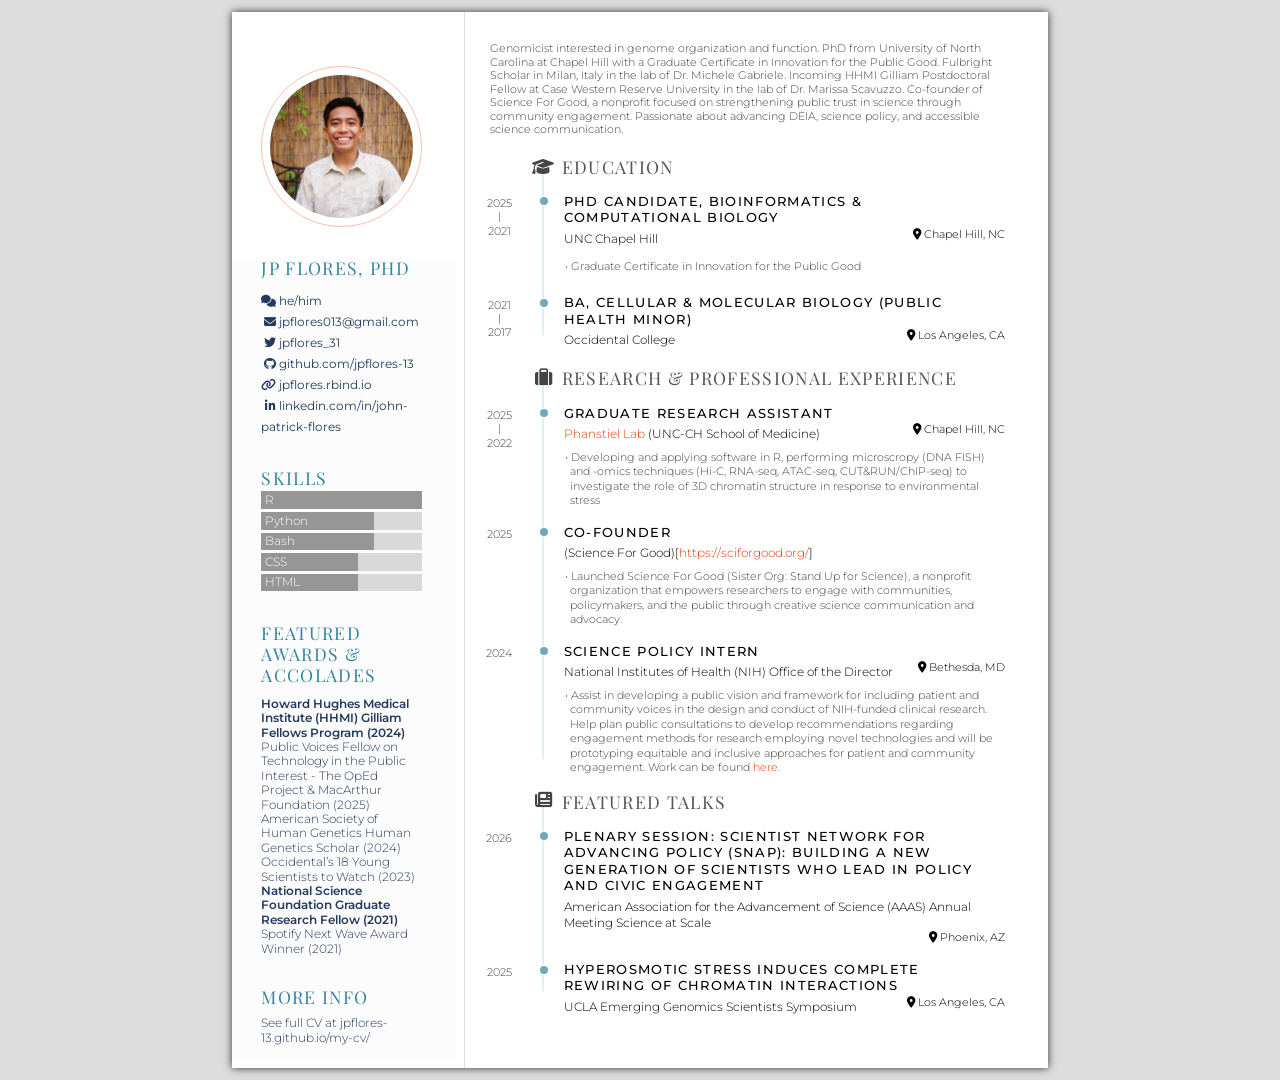
==== resume.html @ 498e4fb6 "update cv and resume" ====
<!DOCTYPE html>
<html xmlns="http://www.w3.org/1999/xhtml">
  <head>
    <meta charset="utf-8" />
    <meta http-equiv="Content-Type" content="text/html; charset=utf-8" />
    <meta name="generator" content="pandoc" />
    <meta name="viewport" content="width=device-width, initial-scale=1">

    <meta name="author" content="JP Flores" />
    <meta name="date" content="2026-06-22" />
    <title>JP Flores’ Resume</title>

    
        <style type="text/css">
.fa{font-family:var(--fa-style-family,"Font Awesome 6 Free");font-weight:var(--fa-style,900)}.fa,.fa-brands,.fa-classic,.fa-regular,.fa-sharp,.fa-solid,.fab,.far,.fas{-moz-osx-font-smoothing:grayscale;-webkit-font-smoothing:antialiased;display:var(--fa-display,inline-block);font-style:normal;font-variant:normal;line-height:1;text-rendering:auto}.fa-classic,.fa-regular,.fa-solid,.far,.fas{font-family:"Font Awesome 6 Free"}.fa-brands,.fab{font-family:"Font Awesome 6 Brands"}.fa-1x{font-size:1em}.fa-2x{font-size:2em}.fa-3x{font-size:3em}.fa-4x{font-size:4em}.fa-5x{font-size:5em}.fa-6x{font-size:6em}.fa-7x{font-size:7em}.fa-8x{font-size:8em}.fa-9x{font-size:9em}.fa-10x{font-size:10em}.fa-2xs{font-size:.625em;line-height:.1em;vertical-align:.225em}.fa-xs{font-size:.75em;line-height:.08333em;vertical-align:.125em}.fa-sm{font-size:.875em;line-height:.07143em;vertical-align:.05357em}.fa-lg{font-size:1.25em;line-height:.05em;vertical-align:-.075em}.fa-xl{font-size:1.5em;line-height:.04167em;vertical-align:-.125em}.fa-2xl{font-size:2em;line-height:.03125em;vertical-align:-.1875em}.fa-fw{text-align:center;width:1.25em}.fa-ul{list-style-type:none;margin-left:var(--fa-li-margin,2.5em);padding-left:0}.fa-ul>li{position:relative}.fa-li{left:calc(var(--fa-li-width, 2em)*-1);position:absolute;text-align:center;width:var(--fa-li-width,2em);line-height:inherit}.fa-border{border-radius:var(--fa-border-radius,.1em);border:var(--fa-border-width,.08em) var(--fa-border-style,solid) var(--fa-border-color,#eee);padding:var(--fa-border-padding,.2em .25em .15em)}.fa-pull-left{float:left;margin-right:var(--fa-pull-margin,.3em)}.fa-pull-right{float:right;margin-left:var(--fa-pull-margin,.3em)}.fa-beat{-webkit-animation-name:fa-beat;animation-name:fa-beat;-webkit-animation-delay:var(--fa-animation-delay,0s);animation-delay:var(--fa-animation-delay,0s);-webkit-animation-direction:var(--fa-animation-direction,normal);animation-direction:var(--fa-animation-direction,normal);-webkit-animation-duration:var(--fa-animation-duration,1s);animation-duration:var(--fa-animation-duration,1s);-webkit-animation-iteration-count:var(--fa-animation-iteration-count,infinite);animation-iteration-count:var(--fa-animation-iteration-count,infinite);-webkit-animation-timing-function:var(--fa-animation-timing,ease-in-out);animation-timing-function:var(--fa-animation-timing,ease-in-out)}.fa-bounce{-webkit-animation-name:fa-bounce;animation-name:fa-bounce;-webkit-animation-delay:var(--fa-animation-delay,0s);animation-delay:var(--fa-animation-delay,0s);-webkit-animation-direction:var(--fa-animation-direction,normal);animation-direction:var(--fa-animation-direction,normal);-webkit-animation-duration:var(--fa-animation-duration,1s);animation-duration:var(--fa-animation-duration,1s);-webkit-animation-iteration-count:var(--fa-animation-iteration-count,infinite);animation-iteration-count:var(--fa-animation-iteration-count,infinite);-webkit-animation-timing-function:var(--fa-animation-timing,cubic-bezier(.28,.84,.42,1));animation-timing-function:var(--fa-animation-timing,cubic-bezier(.28,.84,.42,1))}.fa-fade{-webkit-animation-name:fa-fade;animation-name:fa-fade;-webkit-animation-iteration-count:var(--fa-animation-iteration-count,infinite);animation-iteration-count:var(--fa-animation-iteration-count,infinite);-webkit-animation-timing-function:var(--fa-animation-timing,cubic-bezier(.4,0,.6,1));animation-timing-function:var(--fa-animation-timing,cubic-bezier(.4,0,.6,1))}.fa-beat-fade,.fa-fade{-webkit-animation-delay:var(--fa-animation-delay,0s);animation-delay:var(--fa-animation-delay,0s);-webkit-animation-direction:var(--fa-animation-direction,normal);animation-direction:var(--fa-animation-direction,normal);-webkit-animation-duration:var(--fa-animation-duration,1s);animation-duration:var(--fa-animation-duration,1s)}.fa-beat-fade{-webkit-animation-name:fa-beat-fade;animation-name:fa-beat-fade;-webkit-animation-iteration-count:var(--fa-animation-iteration-count,infinite);animation-iteration-count:var(--fa-animation-iteration-count,infinite);-webkit-animation-timing-function:var(--fa-animation-timing,cubic-bezier(.4,0,.6,1));animation-timing-function:var(--fa-animation-timing,cubic-bezier(.4,0,.6,1))}.fa-flip{-webkit-animation-name:fa-flip;animation-name:fa-flip;-webkit-animation-delay:var(--fa-animation-delay,0s);animation-delay:var(--fa-animation-delay,0s);-webkit-animation-direction:var(--fa-animation-direction,normal);animation-direction:var(--fa-animation-direction,normal);-webkit-animation-duration:var(--fa-animation-duration,1s);animation-duration:var(--fa-animation-duration,1s);-webkit-animation-iteration-count:var(--fa-animation-iteration-count,infinite);animation-iteration-count:var(--fa-animation-iteration-count,infinite);-webkit-animation-timing-function:var(--fa-animation-timing,ease-in-out);animation-timing-function:var(--fa-animation-timing,ease-in-out)}.fa-shake{-webkit-animation-name:fa-shake;animation-name:fa-shake;-webkit-animation-duration:var(--fa-animation-duration,1s);animation-duration:var(--fa-animation-duration,1s);-webkit-animation-iteration-count:var(--fa-animation-iteration-count,infinite);animation-iteration-count:var(--fa-animation-iteration-count,infinite);-webkit-animation-timing-function:var(--fa-animation-timing,linear);animation-timing-function:var(--fa-animation-timing,linear)}.fa-shake,.fa-spin{-webkit-animation-delay:var(--fa-animation-delay,0s);animation-delay:var(--fa-animation-delay,0s);-webkit-animation-direction:var(--fa-animation-direction,normal);animation-direction:var(--fa-animation-direction,normal)}.fa-spin{-webkit-animation-name:fa-spin;animation-name:fa-spin;-webkit-animation-duration:var(--fa-animation-duration,2s);animation-duration:var(--fa-animation-duration,2s);-webkit-animation-iteration-count:var(--fa-animation-iteration-count,infinite);animation-iteration-count:var(--fa-animation-iteration-count,infinite);-webkit-animation-timing-function:var(--fa-animation-timing,linear);animation-timing-function:var(--fa-animation-timing,linear)}.fa-spin-reverse{--fa-animation-direction:reverse}.fa-pulse,.fa-spin-pulse{-webkit-animation-name:fa-spin;animation-name:fa-spin;-webkit-animation-direction:var(--fa-animation-direction,normal);animation-direction:var(--fa-animation-direction,normal);-webkit-animation-duration:var(--fa-animation-duration,1s);animation-duration:var(--fa-animation-duration,1s);-webkit-animation-iteration-count:var(--fa-animation-iteration-count,infinite);animation-iteration-count:var(--fa-animation-iteration-count,infinite);-webkit-animation-timing-function:var(--fa-animation-timing,steps(8));animation-timing-function:var(--fa-animation-timing,steps(8))}@media (prefers-reduced-motion:reduce){.fa-beat,.fa-beat-fade,.fa-bounce,.fa-fade,.fa-flip,.fa-pulse,.fa-shake,.fa-spin,.fa-spin-pulse{-webkit-animation-delay:-1ms;animation-delay:-1ms;-webkit-animation-duration:1ms;animation-duration:1ms;-webkit-animation-iteration-count:1;animation-iteration-count:1;-webkit-transition-delay:0s;transition-delay:0s;-webkit-transition-duration:0s;transition-duration:0s}}@-webkit-keyframes fa-beat{0%,90%{-webkit-transform:scale(1);transform:scale(1)}45%{-webkit-transform:scale(var(--fa-beat-scale,1.25));transform:scale(var(--fa-beat-scale,1.25))}}@keyframes fa-beat{0%,90%{-webkit-transform:scale(1);transform:scale(1)}45%{-webkit-transform:scale(var(--fa-beat-scale,1.25));transform:scale(var(--fa-beat-scale,1.25))}}@-webkit-keyframes fa-bounce{0%{-webkit-transform:scale(1) translateY(0);transform:scale(1) translateY(0)}10%{-webkit-transform:scale(var(--fa-bounce-start-scale-x,1.1),var(--fa-bounce-start-scale-y,.9)) translateY(0);transform:scale(var(--fa-bounce-start-scale-x,1.1),var(--fa-bounce-start-scale-y,.9)) translateY(0)}30%{-webkit-transform:scale(var(--fa-bounce-jump-scale-x,.9),var(--fa-bounce-jump-scale-y,1.1)) translateY(var(--fa-bounce-height,-.5em));transform:scale(var(--fa-bounce-jump-scale-x,.9),var(--fa-bounce-jump-scale-y,1.1)) translateY(var(--fa-bounce-height,-.5em))}50%{-webkit-transform:scale(var(--fa-bounce-land-scale-x,1.05),var(--fa-bounce-land-scale-y,.95)) translateY(0);transform:scale(var(--fa-bounce-land-scale-x,1.05),var(--fa-bounce-land-scale-y,.95)) translateY(0)}57%{-webkit-transform:scale(1) translateY(var(--fa-bounce-rebound,-.125em));transform:scale(1) translateY(var(--fa-bounce-rebound,-.125em))}64%{-webkit-transform:scale(1) translateY(0);transform:scale(1) translateY(0)}to{-webkit-transform:scale(1) translateY(0);transform:scale(1) translateY(0)}}@keyframes fa-bounce{0%{-webkit-transform:scale(1) translateY(0);transform:scale(1) translateY(0)}10%{-webkit-transform:scale(var(--fa-bounce-start-scale-x,1.1),var(--fa-bounce-start-scale-y,.9)) translateY(0);transform:scale(var(--fa-bounce-start-scale-x,1.1),var(--fa-bounce-start-scale-y,.9)) translateY(0)}30%{-webkit-transform:scale(var(--fa-bounce-jump-scale-x,.9),var(--fa-bounce-jump-scale-y,1.1)) translateY(var(--fa-bounce-height,-.5em));transform:scale(var(--fa-bounce-jump-scale-x,.9),var(--fa-bounce-jump-scale-y,1.1)) translateY(var(--fa-bounce-height,-.5em))}50%{-webkit-transform:scale(var(--fa-bounce-land-scale-x,1.05),var(--fa-bounce-land-scale-y,.95)) translateY(0);transform:scale(var(--fa-bounce-land-scale-x,1.05),var(--fa-bounce-land-scale-y,.95)) translateY(0)}57%{-webkit-transform:scale(1) translateY(var(--fa-bounce-rebound,-.125em));transform:scale(1) translateY(var(--fa-bounce-rebound,-.125em))}64%{-webkit-transform:scale(1) translateY(0);transform:scale(1) translateY(0)}to{-webkit-transform:scale(1) translateY(0);transform:scale(1) translateY(0)}}@-webkit-keyframes fa-fade{50%{opacity:var(--fa-fade-opacity,.4)}}@keyframes fa-fade{50%{opacity:var(--fa-fade-opacity,.4)}}@-webkit-keyframes fa-beat-fade{0%,to{opacity:var(--fa-beat-fade-opacity,.4);-webkit-transform:scale(1);transform:scale(1)}50%{opacity:1;-webkit-transform:scale(var(--fa-beat-fade-scale,1.125));transform:scale(var(--fa-beat-fade-scale,1.125))}}@keyframes fa-beat-fade{0%,to{opacity:var(--fa-beat-fade-opacity,.4);-webkit-transform:scale(1);transform:scale(1)}50%{opacity:1;-webkit-transform:scale(var(--fa-beat-fade-scale,1.125));transform:scale(var(--fa-beat-fade-scale,1.125))}}@-webkit-keyframes fa-flip{50%{-webkit-transform:rotate3d(var(--fa-flip-x,0),var(--fa-flip-y,1),var(--fa-flip-z,0),var(--fa-flip-angle,-180deg));transform:rotate3d(var(--fa-flip-x,0),var(--fa-flip-y,1),var(--fa-flip-z,0),var(--fa-flip-angle,-180deg))}}@keyframes fa-flip{50%{-webkit-transform:rotate3d(var(--fa-flip-x,0),var(--fa-flip-y,1),var(--fa-flip-z,0),var(--fa-flip-angle,-180deg));transform:rotate3d(var(--fa-flip-x,0),var(--fa-flip-y,1),var(--fa-flip-z,0),var(--fa-flip-angle,-180deg))}}@-webkit-keyframes fa-shake{0%{-webkit-transform:rotate(-15deg);transform:rotate(-15deg)}4%{-webkit-transform:rotate(15deg);transform:rotate(15deg)}8%,24%{-webkit-transform:rotate(-18deg);transform:rotate(-18deg)}12%,28%{-webkit-transform:rotate(18deg);transform:rotate(18deg)}16%{-webkit-transform:rotate(-22deg);transform:rotate(-22deg)}20%{-webkit-transform:rotate(22deg);transform:rotate(22deg)}32%{-webkit-transform:rotate(-12deg);transform:rotate(-12deg)}36%{-webkit-transform:rotate(12deg);transform:rotate(12deg)}40%,to{-webkit-transform:rotate(0deg);transform:rotate(0deg)}}@keyframes fa-shake{0%{-webkit-transform:rotate(-15deg);transform:rotate(-15deg)}4%{-webkit-transform:rotate(15deg);transform:rotate(15deg)}8%,24%{-webkit-transform:rotate(-18deg);transform:rotate(-18deg)}12%,28%{-webkit-transform:rotate(18deg);transform:rotate(18deg)}16%{-webkit-transform:rotate(-22deg);transform:rotate(-22deg)}20%{-webkit-transform:rotate(22deg);transform:rotate(22deg)}32%{-webkit-transform:rotate(-12deg);transform:rotate(-12deg)}36%{-webkit-transform:rotate(12deg);transform:rotate(12deg)}40%,to{-webkit-transform:rotate(0deg);transform:rotate(0deg)}}@-webkit-keyframes fa-spin{0%{-webkit-transform:rotate(0deg);transform:rotate(0deg)}to{-webkit-transform:rotate(1turn);transform:rotate(1turn)}}@keyframes fa-spin{0%{-webkit-transform:rotate(0deg);transform:rotate(0deg)}to{-webkit-transform:rotate(1turn);transform:rotate(1turn)}}.fa-rotate-90{-webkit-transform:rotate(90deg);transform:rotate(90deg)}.fa-rotate-180{-webkit-transform:rotate(180deg);transform:rotate(180deg)}.fa-rotate-270{-webkit-transform:rotate(270deg);transform:rotate(270deg)}.fa-flip-horizontal{-webkit-transform:scaleX(-1);transform:scaleX(-1)}.fa-flip-vertical{-webkit-transform:scaleY(-1);transform:scaleY(-1)}.fa-flip-both,.fa-flip-horizontal.fa-flip-vertical{-webkit-transform:scale(-1);transform:scale(-1)}.fa-rotate-by{-webkit-transform:rotate(var(--fa-rotate-angle,0));transform:rotate(var(--fa-rotate-angle,0))}.fa-stack{display:inline-block;height:2em;line-height:2em;position:relative;vertical-align:middle;width:2.5em}.fa-stack-1x,.fa-stack-2x{left:0;position:absolute;text-align:center;width:100%;z-index:var(--fa-stack-z-index,auto)}.fa-stack-1x{line-height:inherit}.fa-stack-2x{font-size:2em}.fa-inverse{color:var(--fa-inverse,#fff)}
.fa-0:before{content:"\30"}.fa-1:before{content:"\31"}.fa-2:before{content:"\32"}.fa-3:before{content:"\33"}.fa-4:before{content:"\34"}.fa-5:before{content:"\35"}.fa-6:before{content:"\36"}.fa-7:before{content:"\37"}.fa-8:before{content:"\38"}.fa-9:before{content:"\39"}.fa-fill-drip:before{content:"\f576"}.fa-arrows-to-circle:before{content:"\e4bd"}.fa-chevron-circle-right:before,.fa-circle-chevron-right:before{content:"\f138"}.fa-at:before{content:"\40"}.fa-trash-alt:before,.fa-trash-can:before{content:"\f2ed"}.fa-text-height:before{content:"\f034"}.fa-user-times:before,.fa-user-xmark:before{content:"\f235"}.fa-stethoscope:before{content:"\f0f1"}.fa-comment-alt:before,.fa-message:before{content:"\f27a"}.fa-info:before{content:"\f129"}.fa-compress-alt:before,.fa-down-left-and-up-right-to-center:before{content:"\f422"}.fa-explosion:before{content:"\e4e9"}.fa-file-alt:before,.fa-file-lines:before,.fa-file-text:before{content:"\f15c"}.fa-wave-square:before{content:"\f83e"}.fa-ring:before{content:"\f70b"}.fa-building-un:before{content:"\e4d9"}.fa-dice-three:before{content:"\f527"}.fa-calendar-alt:before,.fa-calendar-days:before{content:"\f073"}.fa-anchor-circle-check:before{content:"\e4aa"}.fa-building-circle-arrow-right:before{content:"\e4d1"}.fa-volleyball-ball:before,.fa-volleyball:before{content:"\f45f"}.fa-arrows-up-to-line:before{content:"\e4c2"}.fa-sort-desc:before,.fa-sort-down:before{content:"\f0dd"}.fa-circle-minus:before,.fa-minus-circle:before{content:"\f056"}.fa-door-open:before{content:"\f52b"}.fa-right-from-bracket:before,.fa-sign-out-alt:before{content:"\f2f5"}.fa-atom:before{content:"\f5d2"}.fa-soap:before{content:"\e06e"}.fa-heart-music-camera-bolt:before,.fa-icons:before{content:"\f86d"}.fa-microphone-alt-slash:before,.fa-microphone-lines-slash:before{content:"\f539"}.fa-bridge-circle-check:before{content:"\e4c9"}.fa-pump-medical:before{content:"\e06a"}.fa-fingerprint:before{content:"\f577"}.fa-hand-point-right:before{content:"\f0a4"}.fa-magnifying-glass-location:before,.fa-search-location:before{content:"\f689"}.fa-forward-step:before,.fa-step-forward:before{content:"\f051"}.fa-face-smile-beam:before,.fa-smile-beam:before{content:"\f5b8"}.fa-flag-checkered:before{content:"\f11e"}.fa-football-ball:before,.fa-football:before{content:"\f44e"}.fa-school-circle-exclamation:before{content:"\e56c"}.fa-crop:before{content:"\f125"}.fa-angle-double-down:before,.fa-angles-down:before{content:"\f103"}.fa-users-rectangle:before{content:"\e594"}.fa-people-roof:before{content:"\e537"}.fa-people-line:before{content:"\e534"}.fa-beer-mug-empty:before,.fa-beer:before{content:"\f0fc"}.fa-diagram-predecessor:before{content:"\e477"}.fa-arrow-up-long:before,.fa-long-arrow-up:before{content:"\f176"}.fa-burn:before,.fa-fire-flame-simple:before{content:"\f46a"}.fa-male:before,.fa-person:before{content:"\f183"}.fa-laptop:before{content:"\f109"}.fa-file-csv:before{content:"\f6dd"}.fa-menorah:before{content:"\f676"}.fa-truck-plane:before{content:"\e58f"}.fa-record-vinyl:before{content:"\f8d9"}.fa-face-grin-stars:before,.fa-grin-stars:before{content:"\f587"}.fa-bong:before{content:"\f55c"}.fa-pastafarianism:before,.fa-spaghetti-monster-flying:before{content:"\f67b"}.fa-arrow-down-up-across-line:before{content:"\e4af"}.fa-spoon:before,.fa-utensil-spoon:before{content:"\f2e5"}.fa-jar-wheat:before{content:"\e517"}.fa-envelopes-bulk:before,.fa-mail-bulk:before{content:"\f674"}.fa-file-circle-exclamation:before{content:"\e4eb"}.fa-circle-h:before,.fa-hospital-symbol:before{content:"\f47e"}.fa-pager:before{content:"\f815"}.fa-address-book:before,.fa-contact-book:before{content:"\f2b9"}.fa-strikethrough:before{content:"\f0cc"}.fa-k:before{content:"\4b"}.fa-landmark-flag:before{content:"\e51c"}.fa-pencil-alt:before,.fa-pencil:before{content:"\f303"}.fa-backward:before{content:"\f04a"}.fa-caret-right:before{content:"\f0da"}.fa-comments:before{content:"\f086"}.fa-file-clipboard:before,.fa-paste:before{content:"\f0ea"}.fa-code-pull-request:before{content:"\e13c"}.fa-clipboard-list:before{content:"\f46d"}.fa-truck-loading:before,.fa-truck-ramp-box:before{content:"\f4de"}.fa-user-check:before{content:"\f4fc"}.fa-vial-virus:before{content:"\e597"}.fa-sheet-plastic:before{content:"\e571"}.fa-blog:before{content:"\f781"}.fa-user-ninja:before{content:"\f504"}.fa-person-arrow-up-from-line:before{content:"\e539"}.fa-scroll-torah:before,.fa-torah:before{content:"\f6a0"}.fa-broom-ball:before,.fa-quidditch-broom-ball:before,.fa-quidditch:before{content:"\f458"}.fa-toggle-off:before{content:"\f204"}.fa-archive:before,.fa-box-archive:before{content:"\f187"}.fa-person-drowning:before{content:"\e545"}.fa-arrow-down-9-1:before,.fa-sort-numeric-desc:before,.fa-sort-numeric-down-alt:before{content:"\f886"}.fa-face-grin-tongue-squint:before,.fa-grin-tongue-squint:before{content:"\f58a"}.fa-spray-can:before{content:"\f5bd"}.fa-truck-monster:before{content:"\f63b"}.fa-w:before{content:"\57"}.fa-earth-africa:before,.fa-globe-africa:before{content:"\f57c"}.fa-rainbow:before{content:"\f75b"}.fa-circle-notch:before{content:"\f1ce"}.fa-tablet-alt:before,.fa-tablet-screen-button:before{content:"\f3fa"}.fa-paw:before{content:"\f1b0"}.fa-cloud:before{content:"\f0c2"}.fa-trowel-bricks:before{content:"\e58a"}.fa-face-flushed:before,.fa-flushed:before{content:"\f579"}.fa-hospital-user:before{content:"\f80d"}.fa-tent-arrow-left-right:before{content:"\e57f"}.fa-gavel:before,.fa-legal:before{content:"\f0e3"}.fa-binoculars:before{content:"\f1e5"}.fa-microphone-slash:before{content:"\f131"}.fa-box-tissue:before{content:"\e05b"}.fa-motorcycle:before{content:"\f21c"}.fa-bell-concierge:before,.fa-concierge-bell:before{content:"\f562"}.fa-pen-ruler:before,.fa-pencil-ruler:before{content:"\f5ae"}.fa-people-arrows-left-right:before,.fa-people-arrows:before{content:"\e068"}.fa-mars-and-venus-burst:before{content:"\e523"}.fa-caret-square-right:before,.fa-square-caret-right:before{content:"\f152"}.fa-cut:before,.fa-scissors:before{content:"\f0c4"}.fa-sun-plant-wilt:before{content:"\e57a"}.fa-toilets-portable:before{content:"\e584"}.fa-hockey-puck:before{content:"\f453"}.fa-table:before{content:"\f0ce"}.fa-magnifying-glass-arrow-right:before{content:"\e521"}.fa-digital-tachograph:before,.fa-tachograph-digital:before{content:"\f566"}.fa-users-slash:before{content:"\e073"}.fa-clover:before{content:"\e139"}.fa-mail-reply:before,.fa-reply:before{content:"\f3e5"}.fa-star-and-crescent:before{content:"\f699"}.fa-house-fire:before{content:"\e50c"}.fa-minus-square:before,.fa-square-minus:before{content:"\f146"}.fa-helicopter:before{content:"\f533"}.fa-compass:before{content:"\f14e"}.fa-caret-square-down:before,.fa-square-caret-down:before{content:"\f150"}.fa-file-circle-question:before{content:"\e4ef"}.fa-laptop-code:before{content:"\f5fc"}.fa-swatchbook:before{content:"\f5c3"}.fa-prescription-bottle:before{content:"\f485"}.fa-bars:before,.fa-navicon:before{content:"\f0c9"}.fa-people-group:before{content:"\e533"}.fa-hourglass-3:before,.fa-hourglass-end:before{content:"\f253"}.fa-heart-broken:before,.fa-heart-crack:before{content:"\f7a9"}.fa-external-link-square-alt:before,.fa-square-up-right:before{content:"\f360"}.fa-face-kiss-beam:before,.fa-kiss-beam:before{content:"\f597"}.fa-film:before{content:"\f008"}.fa-ruler-horizontal:before{content:"\f547"}.fa-people-robbery:before{content:"\e536"}.fa-lightbulb:before{content:"\f0eb"}.fa-caret-left:before{content:"\f0d9"}.fa-circle-exclamation:before,.fa-exclamation-circle:before{content:"\f06a"}.fa-school-circle-xmark:before{content:"\e56d"}.fa-arrow-right-from-bracket:before,.fa-sign-out:before{content:"\f08b"}.fa-chevron-circle-down:before,.fa-circle-chevron-down:before{content:"\f13a"}.fa-unlock-alt:before,.fa-unlock-keyhole:before{content:"\f13e"}.fa-cloud-showers-heavy:before{content:"\f740"}.fa-headphones-alt:before,.fa-headphones-simple:before{content:"\f58f"}.fa-sitemap:before{content:"\f0e8"}.fa-circle-dollar-to-slot:before,.fa-donate:before{content:"\f4b9"}.fa-memory:before{content:"\f538"}.fa-road-spikes:before{content:"\e568"}.fa-fire-burner:before{content:"\e4f1"}.fa-flag:before{content:"\f024"}.fa-hanukiah:before{content:"\f6e6"}.fa-feather:before{content:"\f52d"}.fa-volume-down:before,.fa-volume-low:before{content:"\f027"}.fa-comment-slash:before{content:"\f4b3"}.fa-cloud-sun-rain:before{content:"\f743"}.fa-compress:before{content:"\f066"}.fa-wheat-alt:before,.fa-wheat-awn:before{content:"\e2cd"}.fa-ankh:before{content:"\f644"}.fa-hands-holding-child:before{content:"\e4fa"}.fa-asterisk:before{content:"\2a"}.fa-check-square:before,.fa-square-check:before{content:"\f14a"}.fa-peseta-sign:before{content:"\e221"}.fa-header:before,.fa-heading:before{content:"\f1dc"}.fa-ghost:before{content:"\f6e2"}.fa-list-squares:before,.fa-list:before{content:"\f03a"}.fa-phone-square-alt:before,.fa-square-phone-flip:before{content:"\f87b"}.fa-cart-plus:before{content:"\f217"}.fa-gamepad:before{content:"\f11b"}.fa-circle-dot:before,.fa-dot-circle:before{content:"\f192"}.fa-dizzy:before,.fa-face-dizzy:before{content:"\f567"}.fa-egg:before{content:"\f7fb"}.fa-house-medical-circle-xmark:before{content:"\e513"}.fa-campground:before{content:"\f6bb"}.fa-folder-plus:before{content:"\f65e"}.fa-futbol-ball:before,.fa-futbol:before,.fa-soccer-ball:before{content:"\f1e3"}.fa-paint-brush:before,.fa-paintbrush:before{content:"\f1fc"}.fa-lock:before{content:"\f023"}.fa-gas-pump:before{content:"\f52f"}.fa-hot-tub-person:before,.fa-hot-tub:before{content:"\f593"}.fa-map-location:before,.fa-map-marked:before{content:"\f59f"}.fa-house-flood-water:before{content:"\e50e"}.fa-tree:before{content:"\f1bb"}.fa-bridge-lock:before{content:"\e4cc"}.fa-sack-dollar:before{content:"\f81d"}.fa-edit:before,.fa-pen-to-square:before{content:"\f044"}.fa-car-side:before{content:"\f5e4"}.fa-share-alt:before,.fa-share-nodes:before{content:"\f1e0"}.fa-heart-circle-minus:before{content:"\e4ff"}.fa-hourglass-2:before,.fa-hourglass-half:before{content:"\f252"}.fa-microscope:before{content:"\f610"}.fa-sink:before{content:"\e06d"}.fa-bag-shopping:before,.fa-shopping-bag:before{content:"\f290"}.fa-arrow-down-z-a:before,.fa-sort-alpha-desc:before,.fa-sort-alpha-down-alt:before{content:"\f881"}.fa-mitten:before{content:"\f7b5"}.fa-person-rays:before{content:"\e54d"}.fa-users:before{content:"\f0c0"}.fa-eye-slash:before{content:"\f070"}.fa-flask-vial:before{content:"\e4f3"}.fa-hand-paper:before,.fa-hand:before{content:"\f256"}.fa-om:before{content:"\f679"}.fa-worm:before{content:"\e599"}.fa-house-circle-xmark:before{content:"\e50b"}.fa-plug:before{content:"\f1e6"}.fa-chevron-up:before{content:"\f077"}.fa-hand-spock:before{content:"\f259"}.fa-stopwatch:before{content:"\f2f2"}.fa-face-kiss:before,.fa-kiss:before{content:"\f596"}.fa-bridge-circle-xmark:before{content:"\e4cb"}.fa-face-grin-tongue:before,.fa-grin-tongue:before{content:"\f589"}.fa-chess-bishop:before{content:"\f43a"}.fa-face-grin-wink:before,.fa-grin-wink:before{content:"\f58c"}.fa-deaf:before,.fa-deafness:before,.fa-ear-deaf:before,.fa-hard-of-hearing:before{content:"\f2a4"}.fa-road-circle-check:before{content:"\e564"}.fa-dice-five:before{content:"\f523"}.fa-rss-square:before,.fa-square-rss:before{content:"\f143"}.fa-land-mine-on:before{content:"\e51b"}.fa-i-cursor:before{content:"\f246"}.fa-stamp:before{content:"\f5bf"}.fa-stairs:before{content:"\e289"}.fa-i:before{content:"\49"}.fa-hryvnia-sign:before,.fa-hryvnia:before{content:"\f6f2"}.fa-pills:before{content:"\f484"}.fa-face-grin-wide:before,.fa-grin-alt:before{content:"\f581"}.fa-tooth:before{content:"\f5c9"}.fa-v:before{content:"\56"}.fa-bangladeshi-taka-sign:before{content:"\e2e6"}.fa-bicycle:before{content:"\f206"}.fa-rod-asclepius:before,.fa-rod-snake:before,.fa-staff-aesculapius:before,.fa-staff-snake:before{content:"\e579"}.fa-head-side-cough-slash:before{content:"\e062"}.fa-ambulance:before,.fa-truck-medical:before{content:"\f0f9"}.fa-wheat-awn-circle-exclamation:before{content:"\e598"}.fa-snowman:before{content:"\f7d0"}.fa-mortar-pestle:before{content:"\f5a7"}.fa-road-barrier:before{content:"\e562"}.fa-school:before{content:"\f549"}.fa-igloo:before{content:"\f7ae"}.fa-joint:before{content:"\f595"}.fa-angle-right:before{content:"\f105"}.fa-horse:before{content:"\f6f0"}.fa-q:before{content:"\51"}.fa-g:before{content:"\47"}.fa-notes-medical:before{content:"\f481"}.fa-temperature-2:before,.fa-temperature-half:before,.fa-thermometer-2:before,.fa-thermometer-half:before{content:"\f2c9"}.fa-dong-sign:before{content:"\e169"}.fa-capsules:before{content:"\f46b"}.fa-poo-bolt:before,.fa-poo-storm:before{content:"\f75a"}.fa-face-frown-open:before,.fa-frown-open:before{content:"\f57a"}.fa-hand-point-up:before{content:"\f0a6"}.fa-money-bill:before{content:"\f0d6"}.fa-bookmark:before{content:"\f02e"}.fa-align-justify:before{content:"\f039"}.fa-umbrella-beach:before{content:"\f5ca"}.fa-helmet-un:before{content:"\e503"}.fa-bullseye:before{content:"\f140"}.fa-bacon:before{content:"\f7e5"}.fa-hand-point-down:before{content:"\f0a7"}.fa-arrow-up-from-bracket:before{content:"\e09a"}.fa-folder-blank:before,.fa-folder:before{content:"\f07b"}.fa-file-medical-alt:before,.fa-file-waveform:before{content:"\f478"}.fa-radiation:before{content:"\f7b9"}.fa-chart-simple:before{content:"\e473"}.fa-mars-stroke:before{content:"\f229"}.fa-vial:before{content:"\f492"}.fa-dashboard:before,.fa-gauge-med:before,.fa-gauge:before,.fa-tachometer-alt-average:before{content:"\f624"}.fa-magic-wand-sparkles:before,.fa-wand-magic-sparkles:before{content:"\e2ca"}.fa-e:before{content:"\45"}.fa-pen-alt:before,.fa-pen-clip:before{content:"\f305"}.fa-bridge-circle-exclamation:before{content:"\e4ca"}.fa-user:before{content:"\f007"}.fa-school-circle-check:before{content:"\e56b"}.fa-dumpster:before{content:"\f793"}.fa-shuttle-van:before,.fa-van-shuttle:before{content:"\f5b6"}.fa-building-user:before{content:"\e4da"}.fa-caret-square-left:before,.fa-square-caret-left:before{content:"\f191"}.fa-highlighter:before{content:"\f591"}.fa-key:before{content:"\f084"}.fa-bullhorn:before{content:"\f0a1"}.fa-globe:before{content:"\f0ac"}.fa-synagogue:before{content:"\f69b"}.fa-person-half-dress:before{content:"\e548"}.fa-road-bridge:before{content:"\e563"}.fa-location-arrow:before{content:"\f124"}.fa-c:before{content:"\43"}.fa-tablet-button:before{content:"\f10a"}.fa-building-lock:before{content:"\e4d6"}.fa-pizza-slice:before{content:"\f818"}.fa-money-bill-wave:before{content:"\f53a"}.fa-area-chart:before,.fa-chart-area:before{content:"\f1fe"}.fa-house-flag:before{content:"\e50d"}.fa-person-circle-minus:before{content:"\e540"}.fa-ban:before,.fa-cancel:before{content:"\f05e"}.fa-camera-rotate:before{content:"\e0d8"}.fa-air-freshener:before,.fa-spray-can-sparkles:before{content:"\f5d0"}.fa-star:before{content:"\f005"}.fa-repeat:before{content:"\f363"}.fa-cross:before{content:"\f654"}.fa-box:before{content:"\f466"}.fa-venus-mars:before{content:"\f228"}.fa-arrow-pointer:before,.fa-mouse-pointer:before{content:"\f245"}.fa-expand-arrows-alt:before,.fa-maximize:before{content:"\f31e"}.fa-charging-station:before{content:"\f5e7"}.fa-shapes:before,.fa-triangle-circle-square:before{content:"\f61f"}.fa-random:before,.fa-shuffle:before{content:"\f074"}.fa-person-running:before,.fa-running:before{content:"\f70c"}.fa-mobile-retro:before{content:"\e527"}.fa-grip-lines-vertical:before{content:"\f7a5"}.fa-spider:before{content:"\f717"}.fa-hands-bound:before{content:"\e4f9"}.fa-file-invoice-dollar:before{content:"\f571"}.fa-plane-circle-exclamation:before{content:"\e556"}.fa-x-ray:before{content:"\f497"}.fa-spell-check:before{content:"\f891"}.fa-slash:before{content:"\f715"}.fa-computer-mouse:before,.fa-mouse:before{content:"\f8cc"}.fa-arrow-right-to-bracket:before,.fa-sign-in:before{content:"\f090"}.fa-shop-slash:before,.fa-store-alt-slash:before{content:"\e070"}.fa-server:before{content:"\f233"}.fa-virus-covid-slash:before{content:"\e4a9"}.fa-shop-lock:before{content:"\e4a5"}.fa-hourglass-1:before,.fa-hourglass-start:before{content:"\f251"}.fa-blender-phone:before{content:"\f6b6"}.fa-building-wheat:before{content:"\e4db"}.fa-person-breastfeeding:before{content:"\e53a"}.fa-right-to-bracket:before,.fa-sign-in-alt:before{content:"\f2f6"}.fa-venus:before{content:"\f221"}.fa-passport:before{content:"\f5ab"}.fa-heart-pulse:before,.fa-heartbeat:before{content:"\f21e"}.fa-people-carry-box:before,.fa-people-carry:before{content:"\f4ce"}.fa-temperature-high:before{content:"\f769"}.fa-microchip:before{content:"\f2db"}.fa-crown:before{content:"\f521"}.fa-weight-hanging:before{content:"\f5cd"}.fa-xmarks-lines:before{content:"\e59a"}.fa-file-prescription:before{content:"\f572"}.fa-weight-scale:before,.fa-weight:before{content:"\f496"}.fa-user-friends:before,.fa-user-group:before{content:"\f500"}.fa-arrow-up-a-z:before,.fa-sort-alpha-up:before{content:"\f15e"}.fa-chess-knight:before{content:"\f441"}.fa-face-laugh-squint:before,.fa-laugh-squint:before{content:"\f59b"}.fa-wheelchair:before{content:"\f193"}.fa-arrow-circle-up:before,.fa-circle-arrow-up:before{content:"\f0aa"}.fa-toggle-on:before{content:"\f205"}.fa-person-walking:before,.fa-walking:before{content:"\f554"}.fa-l:before{content:"\4c"}.fa-fire:before{content:"\f06d"}.fa-bed-pulse:before,.fa-procedures:before{content:"\f487"}.fa-shuttle-space:before,.fa-space-shuttle:before{content:"\f197"}.fa-face-laugh:before,.fa-laugh:before{content:"\f599"}.fa-folder-open:before{content:"\f07c"}.fa-heart-circle-plus:before{content:"\e500"}.fa-code-fork:before{content:"\e13b"}.fa-city:before{content:"\f64f"}.fa-microphone-alt:before,.fa-microphone-lines:before{content:"\f3c9"}.fa-pepper-hot:before{content:"\f816"}.fa-unlock:before{content:"\f09c"}.fa-colon-sign:before{content:"\e140"}.fa-headset:before{content:"\f590"}.fa-store-slash:before{content:"\e071"}.fa-road-circle-xmark:before{content:"\e566"}.fa-user-minus:before{content:"\f503"}.fa-mars-stroke-up:before,.fa-mars-stroke-v:before{content:"\f22a"}.fa-champagne-glasses:before,.fa-glass-cheers:before{content:"\f79f"}.fa-clipboard:before{content:"\f328"}.fa-house-circle-exclamation:before{content:"\e50a"}.fa-file-arrow-up:before,.fa-file-upload:before{content:"\f574"}.fa-wifi-3:before,.fa-wifi-strong:before,.fa-wifi:before{content:"\f1eb"}.fa-bath:before,.fa-bathtub:before{content:"\f2cd"}.fa-underline:before{content:"\f0cd"}.fa-user-edit:before,.fa-user-pen:before{content:"\f4ff"}.fa-signature:before{content:"\f5b7"}.fa-stroopwafel:before{content:"\f551"}.fa-bold:before{content:"\f032"}.fa-anchor-lock:before{content:"\e4ad"}.fa-building-ngo:before{content:"\e4d7"}.fa-manat-sign:before{content:"\e1d5"}.fa-not-equal:before{content:"\f53e"}.fa-border-style:before,.fa-border-top-left:before{content:"\f853"}.fa-map-location-dot:before,.fa-map-marked-alt:before{content:"\f5a0"}.fa-jedi:before{content:"\f669"}.fa-poll:before,.fa-square-poll-vertical:before{content:"\f681"}.fa-mug-hot:before{content:"\f7b6"}.fa-battery-car:before,.fa-car-battery:before{content:"\f5df"}.fa-gift:before{content:"\f06b"}.fa-dice-two:before{content:"\f528"}.fa-chess-queen:before{content:"\f445"}.fa-glasses:before{content:"\f530"}.fa-chess-board:before{content:"\f43c"}.fa-building-circle-check:before{content:"\e4d2"}.fa-person-chalkboard:before{content:"\e53d"}.fa-mars-stroke-h:before,.fa-mars-stroke-right:before{content:"\f22b"}.fa-hand-back-fist:before,.fa-hand-rock:before{content:"\f255"}.fa-caret-square-up:before,.fa-square-caret-up:before{content:"\f151"}.fa-cloud-showers-water:before{content:"\e4e4"}.fa-bar-chart:before,.fa-chart-bar:before{content:"\f080"}.fa-hands-bubbles:before,.fa-hands-wash:before{content:"\e05e"}.fa-less-than-equal:before{content:"\f537"}.fa-train:before{content:"\f238"}.fa-eye-low-vision:before,.fa-low-vision:before{content:"\f2a8"}.fa-crow:before{content:"\f520"}.fa-sailboat:before{content:"\e445"}.fa-window-restore:before{content:"\f2d2"}.fa-plus-square:before,.fa-square-plus:before{content:"\f0fe"}.fa-torii-gate:before{content:"\f6a1"}.fa-frog:before{content:"\f52e"}.fa-bucket:before{content:"\e4cf"}.fa-image:before{content:"\f03e"}.fa-microphone:before{content:"\f130"}.fa-cow:before{content:"\f6c8"}.fa-caret-up:before{content:"\f0d8"}.fa-screwdriver:before{content:"\f54a"}.fa-folder-closed:before{content:"\e185"}.fa-house-tsunami:before{content:"\e515"}.fa-square-nfi:before{content:"\e576"}.fa-arrow-up-from-ground-water:before{content:"\e4b5"}.fa-glass-martini-alt:before,.fa-martini-glass:before{content:"\f57b"}.fa-rotate-back:before,.fa-rotate-backward:before,.fa-rotate-left:before,.fa-undo-alt:before{content:"\f2ea"}.fa-columns:before,.fa-table-columns:before{content:"\f0db"}.fa-lemon:before{content:"\f094"}.fa-head-side-mask:before{content:"\e063"}.fa-handshake:before{content:"\f2b5"}.fa-gem:before{content:"\f3a5"}.fa-dolly-box:before,.fa-dolly:before{content:"\f472"}.fa-smoking:before{content:"\f48d"}.fa-compress-arrows-alt:before,.fa-minimize:before{content:"\f78c"}.fa-monument:before{content:"\f5a6"}.fa-snowplow:before{content:"\f7d2"}.fa-angle-double-right:before,.fa-angles-right:before{content:"\f101"}.fa-cannabis:before{content:"\f55f"}.fa-circle-play:before,.fa-play-circle:before{content:"\f144"}.fa-tablets:before{content:"\f490"}.fa-ethernet:before{content:"\f796"}.fa-eur:before,.fa-euro-sign:before,.fa-euro:before{content:"\f153"}.fa-chair:before{content:"\f6c0"}.fa-check-circle:before,.fa-circle-check:before{content:"\f058"}.fa-circle-stop:before,.fa-stop-circle:before{content:"\f28d"}.fa-compass-drafting:before,.fa-drafting-compass:before{content:"\f568"}.fa-plate-wheat:before{content:"\e55a"}.fa-icicles:before{content:"\f7ad"}.fa-person-shelter:before{content:"\e54f"}.fa-neuter:before{content:"\f22c"}.fa-id-badge:before{content:"\f2c1"}.fa-marker:before{content:"\f5a1"}.fa-face-laugh-beam:before,.fa-laugh-beam:before{content:"\f59a"}.fa-helicopter-symbol:before{content:"\e502"}.fa-universal-access:before{content:"\f29a"}.fa-chevron-circle-up:before,.fa-circle-chevron-up:before{content:"\f139"}.fa-lari-sign:before{content:"\e1c8"}.fa-volcano:before{content:"\f770"}.fa-person-walking-dashed-line-arrow-right:before{content:"\e553"}.fa-gbp:before,.fa-pound-sign:before,.fa-sterling-sign:before{content:"\f154"}.fa-viruses:before{content:"\e076"}.fa-square-person-confined:before{content:"\e577"}.fa-user-tie:before{content:"\f508"}.fa-arrow-down-long:before,.fa-long-arrow-down:before{content:"\f175"}.fa-tent-arrow-down-to-line:before{content:"\e57e"}.fa-certificate:before{content:"\f0a3"}.fa-mail-reply-all:before,.fa-reply-all:before{content:"\f122"}.fa-suitcase:before{content:"\f0f2"}.fa-person-skating:before,.fa-skating:before{content:"\f7c5"}.fa-filter-circle-dollar:before,.fa-funnel-dollar:before{content:"\f662"}.fa-camera-retro:before{content:"\f083"}.fa-arrow-circle-down:before,.fa-circle-arrow-down:before{content:"\f0ab"}.fa-arrow-right-to-file:before,.fa-file-import:before{content:"\f56f"}.fa-external-link-square:before,.fa-square-arrow-up-right:before{content:"\f14c"}.fa-box-open:before{content:"\f49e"}.fa-scroll:before{content:"\f70e"}.fa-spa:before{content:"\f5bb"}.fa-location-pin-lock:before{content:"\e51f"}.fa-pause:before{content:"\f04c"}.fa-hill-avalanche:before{content:"\e507"}.fa-temperature-0:before,.fa-temperature-empty:before,.fa-thermometer-0:before,.fa-thermometer-empty:before{content:"\f2cb"}.fa-bomb:before{content:"\f1e2"}.fa-registered:before{content:"\f25d"}.fa-address-card:before,.fa-contact-card:before,.fa-vcard:before{content:"\f2bb"}.fa-balance-scale-right:before,.fa-scale-unbalanced-flip:before{content:"\f516"}.fa-subscript:before{content:"\f12c"}.fa-diamond-turn-right:before,.fa-directions:before{content:"\f5eb"}.fa-burst:before{content:"\e4dc"}.fa-house-laptop:before,.fa-laptop-house:before{content:"\e066"}.fa-face-tired:before,.fa-tired:before{content:"\f5c8"}.fa-money-bills:before{content:"\e1f3"}.fa-smog:before{content:"\f75f"}.fa-crutch:before{content:"\f7f7"}.fa-cloud-arrow-up:before,.fa-cloud-upload-alt:before,.fa-cloud-upload:before{content:"\f0ee"}.fa-palette:before{content:"\f53f"}.fa-arrows-turn-right:before{content:"\e4c0"}.fa-vest:before{content:"\e085"}.fa-ferry:before{content:"\e4ea"}.fa-arrows-down-to-people:before{content:"\e4b9"}.fa-seedling:before,.fa-sprout:before{content:"\f4d8"}.fa-arrows-alt-h:before,.fa-left-right:before{content:"\f337"}.fa-boxes-packing:before{content:"\e4c7"}.fa-arrow-circle-left:before,.fa-circle-arrow-left:before{content:"\f0a8"}.fa-group-arrows-rotate:before{content:"\e4f6"}.fa-bowl-food:before{content:"\e4c6"}.fa-candy-cane:before{content:"\f786"}.fa-arrow-down-wide-short:before,.fa-sort-amount-asc:before,.fa-sort-amount-down:before{content:"\f160"}.fa-cloud-bolt:before,.fa-thunderstorm:before{content:"\f76c"}.fa-remove-format:before,.fa-text-slash:before{content:"\f87d"}.fa-face-smile-wink:before,.fa-smile-wink:before{content:"\f4da"}.fa-file-word:before{content:"\f1c2"}.fa-file-powerpoint:before{content:"\f1c4"}.fa-arrows-h:before,.fa-arrows-left-right:before{content:"\f07e"}.fa-house-lock:before{content:"\e510"}.fa-cloud-arrow-down:before,.fa-cloud-download-alt:before,.fa-cloud-download:before{content:"\f0ed"}.fa-children:before{content:"\e4e1"}.fa-blackboard:before,.fa-chalkboard:before{content:"\f51b"}.fa-user-alt-slash:before,.fa-user-large-slash:before{content:"\f4fa"}.fa-envelope-open:before{content:"\f2b6"}.fa-handshake-alt-slash:before,.fa-handshake-simple-slash:before{content:"\e05f"}.fa-mattress-pillow:before{content:"\e525"}.fa-guarani-sign:before{content:"\e19a"}.fa-arrows-rotate:before,.fa-refresh:before,.fa-sync:before{content:"\f021"}.fa-fire-extinguisher:before{content:"\f134"}.fa-cruzeiro-sign:before{content:"\e152"}.fa-greater-than-equal:before{content:"\f532"}.fa-shield-alt:before,.fa-shield-halved:before{content:"\f3ed"}.fa-atlas:before,.fa-book-atlas:before{content:"\f558"}.fa-virus:before{content:"\e074"}.fa-envelope-circle-check:before{content:"\e4e8"}.fa-layer-group:before{content:"\f5fd"}.fa-arrows-to-dot:before{content:"\e4be"}.fa-archway:before{content:"\f557"}.fa-heart-circle-check:before{content:"\e4fd"}.fa-house-chimney-crack:before,.fa-house-damage:before{content:"\f6f1"}.fa-file-archive:before,.fa-file-zipper:before{content:"\f1c6"}.fa-square:before{content:"\f0c8"}.fa-glass-martini:before,.fa-martini-glass-empty:before{content:"\f000"}.fa-couch:before{content:"\f4b8"}.fa-cedi-sign:before{content:"\e0df"}.fa-italic:before{content:"\f033"}.fa-table-cells-column-lock:before{content:"\e678"}.fa-church:before{content:"\f51d"}.fa-comments-dollar:before{content:"\f653"}.fa-democrat:before{content:"\f747"}.fa-z:before{content:"\5a"}.fa-person-skiing:before,.fa-skiing:before{content:"\f7c9"}.fa-road-lock:before{content:"\e567"}.fa-a:before{content:"\41"}.fa-temperature-arrow-down:before,.fa-temperature-down:before{content:"\e03f"}.fa-feather-alt:before,.fa-feather-pointed:before{content:"\f56b"}.fa-p:before{content:"\50"}.fa-snowflake:before{content:"\f2dc"}.fa-newspaper:before{content:"\f1ea"}.fa-ad:before,.fa-rectangle-ad:before{content:"\f641"}.fa-arrow-circle-right:before,.fa-circle-arrow-right:before{content:"\f0a9"}.fa-filter-circle-xmark:before{content:"\e17b"}.fa-locust:before{content:"\e520"}.fa-sort:before,.fa-unsorted:before{content:"\f0dc"}.fa-list-1-2:before,.fa-list-numeric:before,.fa-list-ol:before{content:"\f0cb"}.fa-person-dress-burst:before{content:"\e544"}.fa-money-check-alt:before,.fa-money-check-dollar:before{content:"\f53d"}.fa-vector-square:before{content:"\f5cb"}.fa-bread-slice:before{content:"\f7ec"}.fa-language:before{content:"\f1ab"}.fa-face-kiss-wink-heart:before,.fa-kiss-wink-heart:before{content:"\f598"}.fa-filter:before{content:"\f0b0"}.fa-question:before{content:"\3f"}.fa-file-signature:before{content:"\f573"}.fa-arrows-alt:before,.fa-up-down-left-right:before{content:"\f0b2"}.fa-house-chimney-user:before{content:"\e065"}.fa-hand-holding-heart:before{content:"\f4be"}.fa-puzzle-piece:before{content:"\f12e"}.fa-money-check:before{content:"\f53c"}.fa-star-half-alt:before,.fa-star-half-stroke:before{content:"\f5c0"}.fa-code:before{content:"\f121"}.fa-glass-whiskey:before,.fa-whiskey-glass:before{content:"\f7a0"}.fa-building-circle-exclamation:before{content:"\e4d3"}.fa-magnifying-glass-chart:before{content:"\e522"}.fa-arrow-up-right-from-square:before,.fa-external-link:before{content:"\f08e"}.fa-cubes-stacked:before{content:"\e4e6"}.fa-krw:before,.fa-won-sign:before,.fa-won:before{content:"\f159"}.fa-virus-covid:before{content:"\e4a8"}.fa-austral-sign:before{content:"\e0a9"}.fa-f:before{content:"\46"}.fa-leaf:before{content:"\f06c"}.fa-road:before{content:"\f018"}.fa-cab:before,.fa-taxi:before{content:"\f1ba"}.fa-person-circle-plus:before{content:"\e541"}.fa-chart-pie:before,.fa-pie-chart:before{content:"\f200"}.fa-bolt-lightning:before{content:"\e0b7"}.fa-sack-xmark:before{content:"\e56a"}.fa-file-excel:before{content:"\f1c3"}.fa-file-contract:before{content:"\f56c"}.fa-fish-fins:before{content:"\e4f2"}.fa-building-flag:before{content:"\e4d5"}.fa-face-grin-beam:before,.fa-grin-beam:before{content:"\f582"}.fa-object-ungroup:before{content:"\f248"}.fa-poop:before{content:"\f619"}.fa-location-pin:before,.fa-map-marker:before{content:"\f041"}.fa-kaaba:before{content:"\f66b"}.fa-toilet-paper:before{content:"\f71e"}.fa-hard-hat:before,.fa-hat-hard:before,.fa-helmet-safety:before{content:"\f807"}.fa-eject:before{content:"\f052"}.fa-arrow-alt-circle-right:before,.fa-circle-right:before{content:"\f35a"}.fa-plane-circle-check:before{content:"\e555"}.fa-face-rolling-eyes:before,.fa-meh-rolling-eyes:before{content:"\f5a5"}.fa-object-group:before{content:"\f247"}.fa-chart-line:before,.fa-line-chart:before{content:"\f201"}.fa-mask-ventilator:before{content:"\e524"}.fa-arrow-right:before{content:"\f061"}.fa-map-signs:before,.fa-signs-post:before{content:"\f277"}.fa-cash-register:before{content:"\f788"}.fa-person-circle-question:before{content:"\e542"}.fa-h:before{content:"\48"}.fa-tarp:before{content:"\e57b"}.fa-screwdriver-wrench:before,.fa-tools:before{content:"\f7d9"}.fa-arrows-to-eye:before{content:"\e4bf"}.fa-plug-circle-bolt:before{content:"\e55b"}.fa-heart:before{content:"\f004"}.fa-mars-and-venus:before{content:"\f224"}.fa-home-user:before,.fa-house-user:before{content:"\e1b0"}.fa-dumpster-fire:before{content:"\f794"}.fa-house-crack:before{content:"\e3b1"}.fa-cocktail:before,.fa-martini-glass-citrus:before{content:"\f561"}.fa-face-surprise:before,.fa-surprise:before{content:"\f5c2"}.fa-bottle-water:before{content:"\e4c5"}.fa-circle-pause:before,.fa-pause-circle:before{content:"\f28b"}.fa-toilet-paper-slash:before{content:"\e072"}.fa-apple-alt:before,.fa-apple-whole:before{content:"\f5d1"}.fa-kitchen-set:before{content:"\e51a"}.fa-r:before{content:"\52"}.fa-temperature-1:before,.fa-temperature-quarter:before,.fa-thermometer-1:before,.fa-thermometer-quarter:before{content:"\f2ca"}.fa-cube:before{content:"\f1b2"}.fa-bitcoin-sign:before{content:"\e0b4"}.fa-shield-dog:before{content:"\e573"}.fa-solar-panel:before{content:"\f5ba"}.fa-lock-open:before{content:"\f3c1"}.fa-elevator:before{content:"\e16d"}.fa-money-bill-transfer:before{content:"\e528"}.fa-money-bill-trend-up:before{content:"\e529"}.fa-house-flood-water-circle-arrow-right:before{content:"\e50f"}.fa-poll-h:before,.fa-square-poll-horizontal:before{content:"\f682"}.fa-circle:before{content:"\f111"}.fa-backward-fast:before,.fa-fast-backward:before{content:"\f049"}.fa-recycle:before{content:"\f1b8"}.fa-user-astronaut:before{content:"\f4fb"}.fa-plane-slash:before{content:"\e069"}.fa-trademark:before{content:"\f25c"}.fa-basketball-ball:before,.fa-basketball:before{content:"\f434"}.fa-satellite-dish:before{content:"\f7c0"}.fa-arrow-alt-circle-up:before,.fa-circle-up:before{content:"\f35b"}.fa-mobile-alt:before,.fa-mobile-screen-button:before{content:"\f3cd"}.fa-volume-high:before,.fa-volume-up:before{content:"\f028"}.fa-users-rays:before{content:"\e593"}.fa-wallet:before{content:"\f555"}.fa-clipboard-check:before{content:"\f46c"}.fa-file-audio:before{content:"\f1c7"}.fa-burger:before,.fa-hamburger:before{content:"\f805"}.fa-wrench:before{content:"\f0ad"}.fa-bugs:before{content:"\e4d0"}.fa-rupee-sign:before,.fa-rupee:before{content:"\f156"}.fa-file-image:before{content:"\f1c5"}.fa-circle-question:before,.fa-question-circle:before{content:"\f059"}.fa-plane-departure:before{content:"\f5b0"}.fa-handshake-slash:before{content:"\e060"}.fa-book-bookmark:before{content:"\e0bb"}.fa-code-branch:before{content:"\f126"}.fa-hat-cowboy:before{content:"\f8c0"}.fa-bridge:before{content:"\e4c8"}.fa-phone-alt:before,.fa-phone-flip:before{content:"\f879"}.fa-truck-front:before{content:"\e2b7"}.fa-cat:before{content:"\f6be"}.fa-anchor-circle-exclamation:before{content:"\e4ab"}.fa-truck-field:before{content:"\e58d"}.fa-route:before{content:"\f4d7"}.fa-clipboard-question:before{content:"\e4e3"}.fa-panorama:before{content:"\e209"}.fa-comment-medical:before{content:"\f7f5"}.fa-teeth-open:before{content:"\f62f"}.fa-file-circle-minus:before{content:"\e4ed"}.fa-tags:before{content:"\f02c"}.fa-wine-glass:before{content:"\f4e3"}.fa-fast-forward:before,.fa-forward-fast:before{content:"\f050"}.fa-face-meh-blank:before,.fa-meh-blank:before{content:"\f5a4"}.fa-parking:before,.fa-square-parking:before{content:"\f540"}.fa-house-signal:before{content:"\e012"}.fa-bars-progress:before,.fa-tasks-alt:before{content:"\f828"}.fa-faucet-drip:before{content:"\e006"}.fa-cart-flatbed:before,.fa-dolly-flatbed:before{content:"\f474"}.fa-ban-smoking:before,.fa-smoking-ban:before{content:"\f54d"}.fa-terminal:before{content:"\f120"}.fa-mobile-button:before{content:"\f10b"}.fa-house-medical-flag:before{content:"\e514"}.fa-basket-shopping:before,.fa-shopping-basket:before{content:"\f291"}.fa-tape:before{content:"\f4db"}.fa-bus-alt:before,.fa-bus-simple:before{content:"\f55e"}.fa-eye:before{content:"\f06e"}.fa-face-sad-cry:before,.fa-sad-cry:before{content:"\f5b3"}.fa-audio-description:before{content:"\f29e"}.fa-person-military-to-person:before{content:"\e54c"}.fa-file-shield:before{content:"\e4f0"}.fa-user-slash:before{content:"\f506"}.fa-pen:before{content:"\f304"}.fa-tower-observation:before{content:"\e586"}.fa-file-code:before{content:"\f1c9"}.fa-signal-5:before,.fa-signal-perfect:before,.fa-signal:before{content:"\f012"}.fa-bus:before{content:"\f207"}.fa-heart-circle-xmark:before{content:"\e501"}.fa-home-lg:before,.fa-house-chimney:before{content:"\e3af"}.fa-window-maximize:before{content:"\f2d0"}.fa-face-frown:before,.fa-frown:before{content:"\f119"}.fa-prescription:before{content:"\f5b1"}.fa-shop:before,.fa-store-alt:before{content:"\f54f"}.fa-floppy-disk:before,.fa-save:before{content:"\f0c7"}.fa-vihara:before{content:"\f6a7"}.fa-balance-scale-left:before,.fa-scale-unbalanced:before{content:"\f515"}.fa-sort-asc:before,.fa-sort-up:before{content:"\f0de"}.fa-comment-dots:before,.fa-commenting:before{content:"\f4ad"}.fa-plant-wilt:before{content:"\e5aa"}.fa-diamond:before{content:"\f219"}.fa-face-grin-squint:before,.fa-grin-squint:before{content:"\f585"}.fa-hand-holding-dollar:before,.fa-hand-holding-usd:before{content:"\f4c0"}.fa-bacterium:before{content:"\e05a"}.fa-hand-pointer:before{content:"\f25a"}.fa-drum-steelpan:before{content:"\f56a"}.fa-hand-scissors:before{content:"\f257"}.fa-hands-praying:before,.fa-praying-hands:before{content:"\f684"}.fa-arrow-right-rotate:before,.fa-arrow-rotate-forward:before,.fa-arrow-rotate-right:before,.fa-redo:before{content:"\f01e"}.fa-biohazard:before{content:"\f780"}.fa-location-crosshairs:before,.fa-location:before{content:"\f601"}.fa-mars-double:before{content:"\f227"}.fa-child-dress:before{content:"\e59c"}.fa-users-between-lines:before{content:"\e591"}.fa-lungs-virus:before{content:"\e067"}.fa-face-grin-tears:before,.fa-grin-tears:before{content:"\f588"}.fa-phone:before{content:"\f095"}.fa-calendar-times:before,.fa-calendar-xmark:before{content:"\f273"}.fa-child-reaching:before{content:"\e59d"}.fa-head-side-virus:before{content:"\e064"}.fa-user-cog:before,.fa-user-gear:before{content:"\f4fe"}.fa-arrow-up-1-9:before,.fa-sort-numeric-up:before{content:"\f163"}.fa-door-closed:before{content:"\f52a"}.fa-shield-virus:before{content:"\e06c"}.fa-dice-six:before{content:"\f526"}.fa-mosquito-net:before{content:"\e52c"}.fa-bridge-water:before{content:"\e4ce"}.fa-person-booth:before{content:"\f756"}.fa-text-width:before{content:"\f035"}.fa-hat-wizard:before{content:"\f6e8"}.fa-pen-fancy:before{content:"\f5ac"}.fa-digging:before,.fa-person-digging:before{content:"\f85e"}.fa-trash:before{content:"\f1f8"}.fa-gauge-simple-med:before,.fa-gauge-simple:before,.fa-tachometer-average:before{content:"\f629"}.fa-book-medical:before{content:"\f7e6"}.fa-poo:before{content:"\f2fe"}.fa-quote-right-alt:before,.fa-quote-right:before{content:"\f10e"}.fa-shirt:before,.fa-t-shirt:before,.fa-tshirt:before{content:"\f553"}.fa-cubes:before{content:"\f1b3"}.fa-divide:before{content:"\f529"}.fa-tenge-sign:before,.fa-tenge:before{content:"\f7d7"}.fa-headphones:before{content:"\f025"}.fa-hands-holding:before{content:"\f4c2"}.fa-hands-clapping:before{content:"\e1a8"}.fa-republican:before{content:"\f75e"}.fa-arrow-left:before{content:"\f060"}.fa-person-circle-xmark:before{content:"\e543"}.fa-ruler:before{content:"\f545"}.fa-align-left:before{content:"\f036"}.fa-dice-d6:before{content:"\f6d1"}.fa-restroom:before{content:"\f7bd"}.fa-j:before{content:"\4a"}.fa-users-viewfinder:before{content:"\e595"}.fa-file-video:before{content:"\f1c8"}.fa-external-link-alt:before,.fa-up-right-from-square:before{content:"\f35d"}.fa-table-cells:before,.fa-th:before{content:"\f00a"}.fa-file-pdf:before{content:"\f1c1"}.fa-bible:before,.fa-book-bible:before{content:"\f647"}.fa-o:before{content:"\4f"}.fa-medkit:before,.fa-suitcase-medical:before{content:"\f0fa"}.fa-user-secret:before{content:"\f21b"}.fa-otter:before{content:"\f700"}.fa-female:before,.fa-person-dress:before{content:"\f182"}.fa-comment-dollar:before{content:"\f651"}.fa-briefcase-clock:before,.fa-business-time:before{content:"\f64a"}.fa-table-cells-large:before,.fa-th-large:before{content:"\f009"}.fa-book-tanakh:before,.fa-tanakh:before{content:"\f827"}.fa-phone-volume:before,.fa-volume-control-phone:before{content:"\f2a0"}.fa-hat-cowboy-side:before{content:"\f8c1"}.fa-clipboard-user:before{content:"\f7f3"}.fa-child:before{content:"\f1ae"}.fa-lira-sign:before{content:"\f195"}.fa-satellite:before{content:"\f7bf"}.fa-plane-lock:before{content:"\e558"}.fa-tag:before{content:"\f02b"}.fa-comment:before{content:"\f075"}.fa-birthday-cake:before,.fa-cake-candles:before,.fa-cake:before{content:"\f1fd"}.fa-envelope:before{content:"\f0e0"}.fa-angle-double-up:before,.fa-angles-up:before{content:"\f102"}.fa-paperclip:before{content:"\f0c6"}.fa-arrow-right-to-city:before{content:"\e4b3"}.fa-ribbon:before{content:"\f4d6"}.fa-lungs:before{content:"\f604"}.fa-arrow-up-9-1:before,.fa-sort-numeric-up-alt:before{content:"\f887"}.fa-litecoin-sign:before{content:"\e1d3"}.fa-border-none:before{content:"\f850"}.fa-circle-nodes:before{content:"\e4e2"}.fa-parachute-box:before{content:"\f4cd"}.fa-indent:before{content:"\f03c"}.fa-truck-field-un:before{content:"\e58e"}.fa-hourglass-empty:before,.fa-hourglass:before{content:"\f254"}.fa-mountain:before{content:"\f6fc"}.fa-user-doctor:before,.fa-user-md:before{content:"\f0f0"}.fa-circle-info:before,.fa-info-circle:before{content:"\f05a"}.fa-cloud-meatball:before{content:"\f73b"}.fa-camera-alt:before,.fa-camera:before{content:"\f030"}.fa-square-virus:before{content:"\e578"}.fa-meteor:before{content:"\f753"}.fa-car-on:before{content:"\e4dd"}.fa-sleigh:before{content:"\f7cc"}.fa-arrow-down-1-9:before,.fa-sort-numeric-asc:before,.fa-sort-numeric-down:before{content:"\f162"}.fa-hand-holding-droplet:before,.fa-hand-holding-water:before{content:"\f4c1"}.fa-water:before{content:"\f773"}.fa-calendar-check:before{content:"\f274"}.fa-braille:before{content:"\f2a1"}.fa-prescription-bottle-alt:before,.fa-prescription-bottle-medical:before{content:"\f486"}.fa-landmark:before{content:"\f66f"}.fa-truck:before{content:"\f0d1"}.fa-crosshairs:before{content:"\f05b"}.fa-person-cane:before{content:"\e53c"}.fa-tent:before{content:"\e57d"}.fa-vest-patches:before{content:"\e086"}.fa-check-double:before{content:"\f560"}.fa-arrow-down-a-z:before,.fa-sort-alpha-asc:before,.fa-sort-alpha-down:before{content:"\f15d"}.fa-money-bill-wheat:before{content:"\e52a"}.fa-cookie:before{content:"\f563"}.fa-arrow-left-rotate:before,.fa-arrow-rotate-back:before,.fa-arrow-rotate-backward:before,.fa-arrow-rotate-left:before,.fa-undo:before{content:"\f0e2"}.fa-hard-drive:before,.fa-hdd:before{content:"\f0a0"}.fa-face-grin-squint-tears:before,.fa-grin-squint-tears:before{content:"\f586"}.fa-dumbbell:before{content:"\f44b"}.fa-list-alt:before,.fa-rectangle-list:before{content:"\f022"}.fa-tarp-droplet:before{content:"\e57c"}.fa-house-medical-circle-check:before{content:"\e511"}.fa-person-skiing-nordic:before,.fa-skiing-nordic:before{content:"\f7ca"}.fa-calendar-plus:before{content:"\f271"}.fa-plane-arrival:before{content:"\f5af"}.fa-arrow-alt-circle-left:before,.fa-circle-left:before{content:"\f359"}.fa-subway:before,.fa-train-subway:before{content:"\f239"}.fa-chart-gantt:before{content:"\e0e4"}.fa-indian-rupee-sign:before,.fa-indian-rupee:before,.fa-inr:before{content:"\e1bc"}.fa-crop-alt:before,.fa-crop-simple:before{content:"\f565"}.fa-money-bill-1:before,.fa-money-bill-alt:before{content:"\f3d1"}.fa-left-long:before,.fa-long-arrow-alt-left:before{content:"\f30a"}.fa-dna:before{content:"\f471"}.fa-virus-slash:before{content:"\e075"}.fa-minus:before,.fa-subtract:before{content:"\f068"}.fa-chess:before{content:"\f439"}.fa-arrow-left-long:before,.fa-long-arrow-left:before{content:"\f177"}.fa-plug-circle-check:before{content:"\e55c"}.fa-street-view:before{content:"\f21d"}.fa-franc-sign:before{content:"\e18f"}.fa-volume-off:before{content:"\f026"}.fa-american-sign-language-interpreting:before,.fa-asl-interpreting:before,.fa-hands-american-sign-language-interpreting:before,.fa-hands-asl-interpreting:before{content:"\f2a3"}.fa-cog:before,.fa-gear:before{content:"\f013"}.fa-droplet-slash:before,.fa-tint-slash:before{content:"\f5c7"}.fa-mosque:before{content:"\f678"}.fa-mosquito:before{content:"\e52b"}.fa-star-of-david:before{content:"\f69a"}.fa-person-military-rifle:before{content:"\e54b"}.fa-cart-shopping:before,.fa-shopping-cart:before{content:"\f07a"}.fa-vials:before{content:"\f493"}.fa-plug-circle-plus:before{content:"\e55f"}.fa-place-of-worship:before{content:"\f67f"}.fa-grip-vertical:before{content:"\f58e"}.fa-arrow-turn-up:before,.fa-level-up:before{content:"\f148"}.fa-u:before{content:"\55"}.fa-square-root-alt:before,.fa-square-root-variable:before{content:"\f698"}.fa-clock-four:before,.fa-clock:before{content:"\f017"}.fa-backward-step:before,.fa-step-backward:before{content:"\f048"}.fa-pallet:before{content:"\f482"}.fa-faucet:before{content:"\e005"}.fa-baseball-bat-ball:before{content:"\f432"}.fa-s:before{content:"\53"}.fa-timeline:before{content:"\e29c"}.fa-keyboard:before{content:"\f11c"}.fa-caret-down:before{content:"\f0d7"}.fa-clinic-medical:before,.fa-house-chimney-medical:before{content:"\f7f2"}.fa-temperature-3:before,.fa-temperature-three-quarters:before,.fa-thermometer-3:before,.fa-thermometer-three-quarters:before{content:"\f2c8"}.fa-mobile-android-alt:before,.fa-mobile-screen:before{content:"\f3cf"}.fa-plane-up:before{content:"\e22d"}.fa-piggy-bank:before{content:"\f4d3"}.fa-battery-3:before,.fa-battery-half:before{content:"\f242"}.fa-mountain-city:before{content:"\e52e"}.fa-coins:before{content:"\f51e"}.fa-khanda:before{content:"\f66d"}.fa-sliders-h:before,.fa-sliders:before{content:"\f1de"}.fa-folder-tree:before{content:"\f802"}.fa-network-wired:before{content:"\f6ff"}.fa-map-pin:before{content:"\f276"}.fa-hamsa:before{content:"\f665"}.fa-cent-sign:before{content:"\e3f5"}.fa-flask:before{content:"\f0c3"}.fa-person-pregnant:before{content:"\e31e"}.fa-wand-sparkles:before{content:"\f72b"}.fa-ellipsis-v:before,.fa-ellipsis-vertical:before{content:"\f142"}.fa-ticket:before{content:"\f145"}.fa-power-off:before{content:"\f011"}.fa-long-arrow-alt-right:before,.fa-right-long:before{content:"\f30b"}.fa-flag-usa:before{content:"\f74d"}.fa-laptop-file:before{content:"\e51d"}.fa-teletype:before,.fa-tty:before{content:"\f1e4"}.fa-diagram-next:before{content:"\e476"}.fa-person-rifle:before{content:"\e54e"}.fa-house-medical-circle-exclamation:before{content:"\e512"}.fa-closed-captioning:before{content:"\f20a"}.fa-hiking:before,.fa-person-hiking:before{content:"\f6ec"}.fa-venus-double:before{content:"\f226"}.fa-images:before{content:"\f302"}.fa-calculator:before{content:"\f1ec"}.fa-people-pulling:before{content:"\e535"}.fa-n:before{content:"\4e"}.fa-cable-car:before,.fa-tram:before{content:"\f7da"}.fa-cloud-rain:before{content:"\f73d"}.fa-building-circle-xmark:before{content:"\e4d4"}.fa-ship:before{content:"\f21a"}.fa-arrows-down-to-line:before{content:"\e4b8"}.fa-download:before{content:"\f019"}.fa-face-grin:before,.fa-grin:before{content:"\f580"}.fa-backspace:before,.fa-delete-left:before{content:"\f55a"}.fa-eye-dropper-empty:before,.fa-eye-dropper:before,.fa-eyedropper:before{content:"\f1fb"}.fa-file-circle-check:before{content:"\e5a0"}.fa-forward:before{content:"\f04e"}.fa-mobile-android:before,.fa-mobile-phone:before,.fa-mobile:before{content:"\f3ce"}.fa-face-meh:before,.fa-meh:before{content:"\f11a"}.fa-align-center:before{content:"\f037"}.fa-book-dead:before,.fa-book-skull:before{content:"\f6b7"}.fa-drivers-license:before,.fa-id-card:before{content:"\f2c2"}.fa-dedent:before,.fa-outdent:before{content:"\f03b"}.fa-heart-circle-exclamation:before{content:"\e4fe"}.fa-home-alt:before,.fa-home-lg-alt:before,.fa-home:before,.fa-house:before{content:"\f015"}.fa-calendar-week:before{content:"\f784"}.fa-laptop-medical:before{content:"\f812"}.fa-b:before{content:"\42"}.fa-file-medical:before{content:"\f477"}.fa-dice-one:before{content:"\f525"}.fa-kiwi-bird:before{content:"\f535"}.fa-arrow-right-arrow-left:before,.fa-exchange:before{content:"\f0ec"}.fa-redo-alt:before,.fa-rotate-forward:before,.fa-rotate-right:before{content:"\f2f9"}.fa-cutlery:before,.fa-utensils:before{content:"\f2e7"}.fa-arrow-up-wide-short:before,.fa-sort-amount-up:before{content:"\f161"}.fa-mill-sign:before{content:"\e1ed"}.fa-bowl-rice:before{content:"\e2eb"}.fa-skull:before{content:"\f54c"}.fa-broadcast-tower:before,.fa-tower-broadcast:before{content:"\f519"}.fa-truck-pickup:before{content:"\f63c"}.fa-long-arrow-alt-up:before,.fa-up-long:before{content:"\f30c"}.fa-stop:before{content:"\f04d"}.fa-code-merge:before{content:"\f387"}.fa-upload:before{content:"\f093"}.fa-hurricane:before{content:"\f751"}.fa-mound:before{content:"\e52d"}.fa-toilet-portable:before{content:"\e583"}.fa-compact-disc:before{content:"\f51f"}.fa-file-arrow-down:before,.fa-file-download:before{content:"\f56d"}.fa-caravan:before{content:"\f8ff"}.fa-shield-cat:before{content:"\e572"}.fa-bolt:before,.fa-zap:before{content:"\f0e7"}.fa-glass-water:before{content:"\e4f4"}.fa-oil-well:before{content:"\e532"}.fa-vault:before{content:"\e2c5"}.fa-mars:before{content:"\f222"}.fa-toilet:before{content:"\f7d8"}.fa-plane-circle-xmark:before{content:"\e557"}.fa-cny:before,.fa-jpy:before,.fa-rmb:before,.fa-yen-sign:before,.fa-yen:before{content:"\f157"}.fa-rouble:before,.fa-rub:before,.fa-ruble-sign:before,.fa-ruble:before{content:"\f158"}.fa-sun:before{content:"\f185"}.fa-guitar:before{content:"\f7a6"}.fa-face-laugh-wink:before,.fa-laugh-wink:before{content:"\f59c"}.fa-horse-head:before{content:"\f7ab"}.fa-bore-hole:before{content:"\e4c3"}.fa-industry:before{content:"\f275"}.fa-arrow-alt-circle-down:before,.fa-circle-down:before{content:"\f358"}.fa-arrows-turn-to-dots:before{content:"\e4c1"}.fa-florin-sign:before{content:"\e184"}.fa-arrow-down-short-wide:before,.fa-sort-amount-desc:before,.fa-sort-amount-down-alt:before{content:"\f884"}.fa-less-than:before{content:"\3c"}.fa-angle-down:before{content:"\f107"}.fa-car-tunnel:before{content:"\e4de"}.fa-head-side-cough:before{content:"\e061"}.fa-grip-lines:before{content:"\f7a4"}.fa-thumbs-down:before{content:"\f165"}.fa-user-lock:before{content:"\f502"}.fa-arrow-right-long:before,.fa-long-arrow-right:before{content:"\f178"}.fa-anchor-circle-xmark:before{content:"\e4ac"}.fa-ellipsis-h:before,.fa-ellipsis:before{content:"\f141"}.fa-chess-pawn:before{content:"\f443"}.fa-first-aid:before,.fa-kit-medical:before{content:"\f479"}.fa-person-through-window:before{content:"\e5a9"}.fa-toolbox:before{content:"\f552"}.fa-hands-holding-circle:before{content:"\e4fb"}.fa-bug:before{content:"\f188"}.fa-credit-card-alt:before,.fa-credit-card:before{content:"\f09d"}.fa-automobile:before,.fa-car:before{content:"\f1b9"}.fa-hand-holding-hand:before{content:"\e4f7"}.fa-book-open-reader:before,.fa-book-reader:before{content:"\f5da"}.fa-mountain-sun:before{content:"\e52f"}.fa-arrows-left-right-to-line:before{content:"\e4ba"}.fa-dice-d20:before{content:"\f6cf"}.fa-truck-droplet:before{content:"\e58c"}.fa-file-circle-xmark:before{content:"\e5a1"}.fa-temperature-arrow-up:before,.fa-temperature-up:before{content:"\e040"}.fa-medal:before{content:"\f5a2"}.fa-bed:before{content:"\f236"}.fa-h-square:before,.fa-square-h:before{content:"\f0fd"}.fa-podcast:before{content:"\f2ce"}.fa-temperature-4:before,.fa-temperature-full:before,.fa-thermometer-4:before,.fa-thermometer-full:before{content:"\f2c7"}.fa-bell:before{content:"\f0f3"}.fa-superscript:before{content:"\f12b"}.fa-plug-circle-xmark:before{content:"\e560"}.fa-star-of-life:before{content:"\f621"}.fa-phone-slash:before{content:"\f3dd"}.fa-paint-roller:before{content:"\f5aa"}.fa-hands-helping:before,.fa-handshake-angle:before{content:"\f4c4"}.fa-location-dot:before,.fa-map-marker-alt:before{content:"\f3c5"}.fa-file:before{content:"\f15b"}.fa-greater-than:before{content:"\3e"}.fa-person-swimming:before,.fa-swimmer:before{content:"\f5c4"}.fa-arrow-down:before{content:"\f063"}.fa-droplet:before,.fa-tint:before{content:"\f043"}.fa-eraser:before{content:"\f12d"}.fa-earth-america:before,.fa-earth-americas:before,.fa-earth:before,.fa-globe-americas:before{content:"\f57d"}.fa-person-burst:before{content:"\e53b"}.fa-dove:before{content:"\f4ba"}.fa-battery-0:before,.fa-battery-empty:before{content:"\f244"}.fa-socks:before{content:"\f696"}.fa-inbox:before{content:"\f01c"}.fa-section:before{content:"\e447"}.fa-gauge-high:before,.fa-tachometer-alt-fast:before,.fa-tachometer-alt:before{content:"\f625"}.fa-envelope-open-text:before{content:"\f658"}.fa-hospital-alt:before,.fa-hospital-wide:before,.fa-hospital:before{content:"\f0f8"}.fa-wine-bottle:before{content:"\f72f"}.fa-chess-rook:before{content:"\f447"}.fa-bars-staggered:before,.fa-reorder:before,.fa-stream:before{content:"\f550"}.fa-dharmachakra:before{content:"\f655"}.fa-hotdog:before{content:"\f80f"}.fa-blind:before,.fa-person-walking-with-cane:before{content:"\f29d"}.fa-drum:before{content:"\f569"}.fa-ice-cream:before{content:"\f810"}.fa-heart-circle-bolt:before{content:"\e4fc"}.fa-fax:before{content:"\f1ac"}.fa-paragraph:before{content:"\f1dd"}.fa-check-to-slot:before,.fa-vote-yea:before{content:"\f772"}.fa-star-half:before{content:"\f089"}.fa-boxes-alt:before,.fa-boxes-stacked:before,.fa-boxes:before{content:"\f468"}.fa-chain:before,.fa-link:before{content:"\f0c1"}.fa-assistive-listening-systems:before,.fa-ear-listen:before{content:"\f2a2"}.fa-tree-city:before{content:"\e587"}.fa-play:before{content:"\f04b"}.fa-font:before{content:"\f031"}.fa-table-cells-row-lock:before{content:"\e67a"}.fa-rupiah-sign:before{content:"\e23d"}.fa-magnifying-glass:before,.fa-search:before{content:"\f002"}.fa-ping-pong-paddle-ball:before,.fa-table-tennis-paddle-ball:before,.fa-table-tennis:before{content:"\f45d"}.fa-diagnoses:before,.fa-person-dots-from-line:before{content:"\f470"}.fa-trash-can-arrow-up:before,.fa-trash-restore-alt:before{content:"\f82a"}.fa-naira-sign:before{content:"\e1f6"}.fa-cart-arrow-down:before{content:"\f218"}.fa-walkie-talkie:before{content:"\f8ef"}.fa-file-edit:before,.fa-file-pen:before{content:"\f31c"}.fa-receipt:before{content:"\f543"}.fa-pen-square:before,.fa-pencil-square:before,.fa-square-pen:before{content:"\f14b"}.fa-suitcase-rolling:before{content:"\f5c1"}.fa-person-circle-exclamation:before{content:"\e53f"}.fa-chevron-down:before{content:"\f078"}.fa-battery-5:before,.fa-battery-full:before,.fa-battery:before{content:"\f240"}.fa-skull-crossbones:before{content:"\f714"}.fa-code-compare:before{content:"\e13a"}.fa-list-dots:before,.fa-list-ul:before{content:"\f0ca"}.fa-school-lock:before{content:"\e56f"}.fa-tower-cell:before{content:"\e585"}.fa-down-long:before,.fa-long-arrow-alt-down:before{content:"\f309"}.fa-ranking-star:before{content:"\e561"}.fa-chess-king:before{content:"\f43f"}.fa-person-harassing:before{content:"\e549"}.fa-brazilian-real-sign:before{content:"\e46c"}.fa-landmark-alt:before,.fa-landmark-dome:before{content:"\f752"}.fa-arrow-up:before{content:"\f062"}.fa-television:before,.fa-tv-alt:before,.fa-tv:before{content:"\f26c"}.fa-shrimp:before{content:"\e448"}.fa-list-check:before,.fa-tasks:before{content:"\f0ae"}.fa-jug-detergent:before{content:"\e519"}.fa-circle-user:before,.fa-user-circle:before{content:"\f2bd"}.fa-user-shield:before{content:"\f505"}.fa-wind:before{content:"\f72e"}.fa-car-burst:before,.fa-car-crash:before{content:"\f5e1"}.fa-y:before{content:"\59"}.fa-person-snowboarding:before,.fa-snowboarding:before{content:"\f7ce"}.fa-shipping-fast:before,.fa-truck-fast:before{content:"\f48b"}.fa-fish:before{content:"\f578"}.fa-user-graduate:before{content:"\f501"}.fa-adjust:before,.fa-circle-half-stroke:before{content:"\f042"}.fa-clapperboard:before{content:"\e131"}.fa-circle-radiation:before,.fa-radiation-alt:before{content:"\f7ba"}.fa-baseball-ball:before,.fa-baseball:before{content:"\f433"}.fa-jet-fighter-up:before{content:"\e518"}.fa-diagram-project:before,.fa-project-diagram:before{content:"\f542"}.fa-copy:before{content:"\f0c5"}.fa-volume-mute:before,.fa-volume-times:before,.fa-volume-xmark:before{content:"\f6a9"}.fa-hand-sparkles:before{content:"\e05d"}.fa-grip-horizontal:before,.fa-grip:before{content:"\f58d"}.fa-share-from-square:before,.fa-share-square:before{content:"\f14d"}.fa-child-combatant:before,.fa-child-rifle:before{content:"\e4e0"}.fa-gun:before{content:"\e19b"}.fa-phone-square:before,.fa-square-phone:before{content:"\f098"}.fa-add:before,.fa-plus:before{content:"\2b"}.fa-expand:before{content:"\f065"}.fa-computer:before{content:"\e4e5"}.fa-close:before,.fa-multiply:before,.fa-remove:before,.fa-times:before,.fa-xmark:before{content:"\f00d"}.fa-arrows-up-down-left-right:before,.fa-arrows:before{content:"\f047"}.fa-chalkboard-teacher:before,.fa-chalkboard-user:before{content:"\f51c"}.fa-peso-sign:before{content:"\e222"}.fa-building-shield:before{content:"\e4d8"}.fa-baby:before{content:"\f77c"}.fa-users-line:before{content:"\e592"}.fa-quote-left-alt:before,.fa-quote-left:before{content:"\f10d"}.fa-tractor:before{content:"\f722"}.fa-trash-arrow-up:before,.fa-trash-restore:before{content:"\f829"}.fa-arrow-down-up-lock:before{content:"\e4b0"}.fa-lines-leaning:before{content:"\e51e"}.fa-ruler-combined:before{content:"\f546"}.fa-copyright:before{content:"\f1f9"}.fa-equals:before{content:"\3d"}.fa-blender:before{content:"\f517"}.fa-teeth:before{content:"\f62e"}.fa-ils:before,.fa-shekel-sign:before,.fa-shekel:before,.fa-sheqel-sign:before,.fa-sheqel:before{content:"\f20b"}.fa-map:before{content:"\f279"}.fa-rocket:before{content:"\f135"}.fa-photo-film:before,.fa-photo-video:before{content:"\f87c"}.fa-folder-minus:before{content:"\f65d"}.fa-store:before{content:"\f54e"}.fa-arrow-trend-up:before{content:"\e098"}.fa-plug-circle-minus:before{content:"\e55e"}.fa-sign-hanging:before,.fa-sign:before{content:"\f4d9"}.fa-bezier-curve:before{content:"\f55b"}.fa-bell-slash:before{content:"\f1f6"}.fa-tablet-android:before,.fa-tablet:before{content:"\f3fb"}.fa-school-flag:before{content:"\e56e"}.fa-fill:before{content:"\f575"}.fa-angle-up:before{content:"\f106"}.fa-drumstick-bite:before{content:"\f6d7"}.fa-holly-berry:before{content:"\f7aa"}.fa-chevron-left:before{content:"\f053"}.fa-bacteria:before{content:"\e059"}.fa-hand-lizard:before{content:"\f258"}.fa-notdef:before{content:"\e1fe"}.fa-disease:before{content:"\f7fa"}.fa-briefcase-medical:before{content:"\f469"}.fa-genderless:before{content:"\f22d"}.fa-chevron-right:before{content:"\f054"}.fa-retweet:before{content:"\f079"}.fa-car-alt:before,.fa-car-rear:before{content:"\f5de"}.fa-pump-soap:before{content:"\e06b"}.fa-video-slash:before{content:"\f4e2"}.fa-battery-2:before,.fa-battery-quarter:before{content:"\f243"}.fa-radio:before{content:"\f8d7"}.fa-baby-carriage:before,.fa-carriage-baby:before{content:"\f77d"}.fa-traffic-light:before{content:"\f637"}.fa-thermometer:before{content:"\f491"}.fa-vr-cardboard:before{content:"\f729"}.fa-hand-middle-finger:before{content:"\f806"}.fa-percent:before,.fa-percentage:before{content:"\25"}.fa-truck-moving:before{content:"\f4df"}.fa-glass-water-droplet:before{content:"\e4f5"}.fa-display:before{content:"\e163"}.fa-face-smile:before,.fa-smile:before{content:"\f118"}.fa-thumb-tack:before,.fa-thumbtack:before{content:"\f08d"}.fa-trophy:before{content:"\f091"}.fa-person-praying:before,.fa-pray:before{content:"\f683"}.fa-hammer:before{content:"\f6e3"}.fa-hand-peace:before{content:"\f25b"}.fa-rotate:before,.fa-sync-alt:before{content:"\f2f1"}.fa-spinner:before{content:"\f110"}.fa-robot:before{content:"\f544"}.fa-peace:before{content:"\f67c"}.fa-cogs:before,.fa-gears:before{content:"\f085"}.fa-warehouse:before{content:"\f494"}.fa-arrow-up-right-dots:before{content:"\e4b7"}.fa-splotch:before{content:"\f5bc"}.fa-face-grin-hearts:before,.fa-grin-hearts:before{content:"\f584"}.fa-dice-four:before{content:"\f524"}.fa-sim-card:before{content:"\f7c4"}.fa-transgender-alt:before,.fa-transgender:before{content:"\f225"}.fa-mercury:before{content:"\f223"}.fa-arrow-turn-down:before,.fa-level-down:before{content:"\f149"}.fa-person-falling-burst:before{content:"\e547"}.fa-award:before{content:"\f559"}.fa-ticket-alt:before,.fa-ticket-simple:before{content:"\f3ff"}.fa-building:before{content:"\f1ad"}.fa-angle-double-left:before,.fa-angles-left:before{content:"\f100"}.fa-qrcode:before{content:"\f029"}.fa-clock-rotate-left:before,.fa-history:before{content:"\f1da"}.fa-face-grin-beam-sweat:before,.fa-grin-beam-sweat:before{content:"\f583"}.fa-arrow-right-from-file:before,.fa-file-export:before{content:"\f56e"}.fa-shield-blank:before,.fa-shield:before{content:"\f132"}.fa-arrow-up-short-wide:before,.fa-sort-amount-up-alt:before{content:"\f885"}.fa-house-medical:before{content:"\e3b2"}.fa-golf-ball-tee:before,.fa-golf-ball:before{content:"\f450"}.fa-chevron-circle-left:before,.fa-circle-chevron-left:before{content:"\f137"}.fa-house-chimney-window:before{content:"\e00d"}.fa-pen-nib:before{content:"\f5ad"}.fa-tent-arrow-turn-left:before{content:"\e580"}.fa-tents:before{content:"\e582"}.fa-magic:before,.fa-wand-magic:before{content:"\f0d0"}.fa-dog:before{content:"\f6d3"}.fa-carrot:before{content:"\f787"}.fa-moon:before{content:"\f186"}.fa-wine-glass-alt:before,.fa-wine-glass-empty:before{content:"\f5ce"}.fa-cheese:before{content:"\f7ef"}.fa-yin-yang:before{content:"\f6ad"}.fa-music:before{content:"\f001"}.fa-code-commit:before{content:"\f386"}.fa-temperature-low:before{content:"\f76b"}.fa-biking:before,.fa-person-biking:before{content:"\f84a"}.fa-broom:before{content:"\f51a"}.fa-shield-heart:before{content:"\e574"}.fa-gopuram:before{content:"\f664"}.fa-earth-oceania:before,.fa-globe-oceania:before{content:"\e47b"}.fa-square-xmark:before,.fa-times-square:before,.fa-xmark-square:before{content:"\f2d3"}.fa-hashtag:before{content:"\23"}.fa-expand-alt:before,.fa-up-right-and-down-left-from-center:before{content:"\f424"}.fa-oil-can:before{content:"\f613"}.fa-t:before{content:"\54"}.fa-hippo:before{content:"\f6ed"}.fa-chart-column:before{content:"\e0e3"}.fa-infinity:before{content:"\f534"}.fa-vial-circle-check:before{content:"\e596"}.fa-person-arrow-down-to-line:before{content:"\e538"}.fa-voicemail:before{content:"\f897"}.fa-fan:before{content:"\f863"}.fa-person-walking-luggage:before{content:"\e554"}.fa-arrows-alt-v:before,.fa-up-down:before{content:"\f338"}.fa-cloud-moon-rain:before{content:"\f73c"}.fa-calendar:before{content:"\f133"}.fa-trailer:before{content:"\e041"}.fa-bahai:before,.fa-haykal:before{content:"\f666"}.fa-sd-card:before{content:"\f7c2"}.fa-dragon:before{content:"\f6d5"}.fa-shoe-prints:before{content:"\f54b"}.fa-circle-plus:before,.fa-plus-circle:before{content:"\f055"}.fa-face-grin-tongue-wink:before,.fa-grin-tongue-wink:before{content:"\f58b"}.fa-hand-holding:before{content:"\f4bd"}.fa-plug-circle-exclamation:before{content:"\e55d"}.fa-chain-broken:before,.fa-chain-slash:before,.fa-link-slash:before,.fa-unlink:before{content:"\f127"}.fa-clone:before{content:"\f24d"}.fa-person-walking-arrow-loop-left:before{content:"\e551"}.fa-arrow-up-z-a:before,.fa-sort-alpha-up-alt:before{content:"\f882"}.fa-fire-alt:before,.fa-fire-flame-curved:before{content:"\f7e4"}.fa-tornado:before{content:"\f76f"}.fa-file-circle-plus:before{content:"\e494"}.fa-book-quran:before,.fa-quran:before{content:"\f687"}.fa-anchor:before{content:"\f13d"}.fa-border-all:before{content:"\f84c"}.fa-angry:before,.fa-face-angry:before{content:"\f556"}.fa-cookie-bite:before{content:"\f564"}.fa-arrow-trend-down:before{content:"\e097"}.fa-feed:before,.fa-rss:before{content:"\f09e"}.fa-draw-polygon:before{content:"\f5ee"}.fa-balance-scale:before,.fa-scale-balanced:before{content:"\f24e"}.fa-gauge-simple-high:before,.fa-tachometer-fast:before,.fa-tachometer:before{content:"\f62a"}.fa-shower:before{content:"\f2cc"}.fa-desktop-alt:before,.fa-desktop:before{content:"\f390"}.fa-m:before{content:"\4d"}.fa-table-list:before,.fa-th-list:before{content:"\f00b"}.fa-comment-sms:before,.fa-sms:before{content:"\f7cd"}.fa-book:before{content:"\f02d"}.fa-user-plus:before{content:"\f234"}.fa-check:before{content:"\f00c"}.fa-battery-4:before,.fa-battery-three-quarters:before{content:"\f241"}.fa-house-circle-check:before{content:"\e509"}.fa-angle-left:before{content:"\f104"}.fa-diagram-successor:before{content:"\e47a"}.fa-truck-arrow-right:before{content:"\e58b"}.fa-arrows-split-up-and-left:before{content:"\e4bc"}.fa-fist-raised:before,.fa-hand-fist:before{content:"\f6de"}.fa-cloud-moon:before{content:"\f6c3"}.fa-briefcase:before{content:"\f0b1"}.fa-person-falling:before{content:"\e546"}.fa-image-portrait:before,.fa-portrait:before{content:"\f3e0"}.fa-user-tag:before{content:"\f507"}.fa-rug:before{content:"\e569"}.fa-earth-europe:before,.fa-globe-europe:before{content:"\f7a2"}.fa-cart-flatbed-suitcase:before,.fa-luggage-cart:before{content:"\f59d"}.fa-rectangle-times:before,.fa-rectangle-xmark:before,.fa-times-rectangle:before,.fa-window-close:before{content:"\f410"}.fa-baht-sign:before{content:"\e0ac"}.fa-book-open:before{content:"\f518"}.fa-book-journal-whills:before,.fa-journal-whills:before{content:"\f66a"}.fa-handcuffs:before{content:"\e4f8"}.fa-exclamation-triangle:before,.fa-triangle-exclamation:before,.fa-warning:before{content:"\f071"}.fa-database:before{content:"\f1c0"}.fa-mail-forward:before,.fa-share:before{content:"\f064"}.fa-bottle-droplet:before{content:"\e4c4"}.fa-mask-face:before{content:"\e1d7"}.fa-hill-rockslide:before{content:"\e508"}.fa-exchange-alt:before,.fa-right-left:before{content:"\f362"}.fa-paper-plane:before{content:"\f1d8"}.fa-road-circle-exclamation:before{content:"\e565"}.fa-dungeon:before{content:"\f6d9"}.fa-align-right:before{content:"\f038"}.fa-money-bill-1-wave:before,.fa-money-bill-wave-alt:before{content:"\f53b"}.fa-life-ring:before{content:"\f1cd"}.fa-hands:before,.fa-sign-language:before,.fa-signing:before{content:"\f2a7"}.fa-calendar-day:before{content:"\f783"}.fa-ladder-water:before,.fa-swimming-pool:before,.fa-water-ladder:before{content:"\f5c5"}.fa-arrows-up-down:before,.fa-arrows-v:before{content:"\f07d"}.fa-face-grimace:before,.fa-grimace:before{content:"\f57f"}.fa-wheelchair-alt:before,.fa-wheelchair-move:before{content:"\e2ce"}.fa-level-down-alt:before,.fa-turn-down:before{content:"\f3be"}.fa-person-walking-arrow-right:before{content:"\e552"}.fa-envelope-square:before,.fa-square-envelope:before{content:"\f199"}.fa-dice:before{content:"\f522"}.fa-bowling-ball:before{content:"\f436"}.fa-brain:before{content:"\f5dc"}.fa-band-aid:before,.fa-bandage:before{content:"\f462"}.fa-calendar-minus:before{content:"\f272"}.fa-circle-xmark:before,.fa-times-circle:before,.fa-xmark-circle:before{content:"\f057"}.fa-gifts:before{content:"\f79c"}.fa-hotel:before{content:"\f594"}.fa-earth-asia:before,.fa-globe-asia:before{content:"\f57e"}.fa-id-card-alt:before,.fa-id-card-clip:before{content:"\f47f"}.fa-magnifying-glass-plus:before,.fa-search-plus:before{content:"\f00e"}.fa-thumbs-up:before{content:"\f164"}.fa-user-clock:before{content:"\f4fd"}.fa-allergies:before,.fa-hand-dots:before{content:"\f461"}.fa-file-invoice:before{content:"\f570"}.fa-window-minimize:before{content:"\f2d1"}.fa-coffee:before,.fa-mug-saucer:before{content:"\f0f4"}.fa-brush:before{content:"\f55d"}.fa-mask:before{content:"\f6fa"}.fa-magnifying-glass-minus:before,.fa-search-minus:before{content:"\f010"}.fa-ruler-vertical:before{content:"\f548"}.fa-user-alt:before,.fa-user-large:before{content:"\f406"}.fa-train-tram:before{content:"\e5b4"}.fa-user-nurse:before{content:"\f82f"}.fa-syringe:before{content:"\f48e"}.fa-cloud-sun:before{content:"\f6c4"}.fa-stopwatch-20:before{content:"\e06f"}.fa-square-full:before{content:"\f45c"}.fa-magnet:before{content:"\f076"}.fa-jar:before{content:"\e516"}.fa-note-sticky:before,.fa-sticky-note:before{content:"\f249"}.fa-bug-slash:before{content:"\e490"}.fa-arrow-up-from-water-pump:before{content:"\e4b6"}.fa-bone:before{content:"\f5d7"}.fa-user-injured:before{content:"\f728"}.fa-face-sad-tear:before,.fa-sad-tear:before{content:"\f5b4"}.fa-plane:before{content:"\f072"}.fa-tent-arrows-down:before{content:"\e581"}.fa-exclamation:before{content:"\21"}.fa-arrows-spin:before{content:"\e4bb"}.fa-print:before{content:"\f02f"}.fa-try:before,.fa-turkish-lira-sign:before,.fa-turkish-lira:before{content:"\e2bb"}.fa-dollar-sign:before,.fa-dollar:before,.fa-usd:before{content:"\24"}.fa-x:before{content:"\58"}.fa-magnifying-glass-dollar:before,.fa-search-dollar:before{content:"\f688"}.fa-users-cog:before,.fa-users-gear:before{content:"\f509"}.fa-person-military-pointing:before{content:"\e54a"}.fa-bank:before,.fa-building-columns:before,.fa-institution:before,.fa-museum:before,.fa-university:before{content:"\f19c"}.fa-umbrella:before{content:"\f0e9"}.fa-trowel:before{content:"\e589"}.fa-d:before{content:"\44"}.fa-stapler:before{content:"\e5af"}.fa-masks-theater:before,.fa-theater-masks:before{content:"\f630"}.fa-kip-sign:before{content:"\e1c4"}.fa-hand-point-left:before{content:"\f0a5"}.fa-handshake-alt:before,.fa-handshake-simple:before{content:"\f4c6"}.fa-fighter-jet:before,.fa-jet-fighter:before{content:"\f0fb"}.fa-share-alt-square:before,.fa-square-share-nodes:before{content:"\f1e1"}.fa-barcode:before{content:"\f02a"}.fa-plus-minus:before{content:"\e43c"}.fa-video-camera:before,.fa-video:before{content:"\f03d"}.fa-graduation-cap:before,.fa-mortar-board:before{content:"\f19d"}.fa-hand-holding-medical:before{content:"\e05c"}.fa-person-circle-check:before{content:"\e53e"}.fa-level-up-alt:before,.fa-turn-up:before{content:"\f3bf"}
.fa-sr-only,.fa-sr-only-focusable:not(:focus),.sr-only,.sr-only-focusable:not(:focus){position:absolute;width:1px;height:1px;padding:0;margin:-1px;overflow:hidden;clip:rect(0,0,0,0);white-space:nowrap;border-width:0}:host,:root{--fa-style-family-brands:"Font Awesome 6 Brands";--fa-font-brands:normal 400 1em/1 "Font Awesome 6 Brands"}@font-face{font-family:"Font Awesome 6 Brands";font-style:normal;font-weight:400;font-display:block;src: url([data-uri]) format("woff2"), url([data-uri]) format("truetype"); }.fa-brands,.fab{font-weight:400}.fa-monero:before{content:"\f3d0"}.fa-hooli:before{content:"\f427"}.fa-yelp:before{content:"\f1e9"}.fa-cc-visa:before{content:"\f1f0"}.fa-lastfm:before{content:"\f202"}.fa-shopware:before{content:"\f5b5"}.fa-creative-commons-nc:before{content:"\f4e8"}.fa-aws:before{content:"\f375"}.fa-redhat:before{content:"\f7bc"}.fa-yoast:before{content:"\f2b1"}.fa-cloudflare:before{content:"\e07d"}.fa-ups:before{content:"\f7e0"}.fa-pixiv:before{content:"\e640"}.fa-wpexplorer:before{content:"\f2de"}.fa-dyalog:before{content:"\f399"}.fa-bity:before{content:"\f37a"}.fa-stackpath:before{content:"\f842"}.fa-buysellads:before{content:"\f20d"}.fa-first-order:before{content:"\f2b0"}.fa-modx:before{content:"\f285"}.fa-guilded:before{content:"\e07e"}.fa-vnv:before{content:"\f40b"}.fa-js-square:before,.fa-square-js:before{content:"\f3b9"}.fa-microsoft:before{content:"\f3ca"}.fa-qq:before{content:"\f1d6"}.fa-orcid:before{content:"\f8d2"}.fa-java:before{content:"\f4e4"}.fa-invision:before{content:"\f7b0"}.fa-creative-commons-pd-alt:before{content:"\f4ed"}.fa-centercode:before{content:"\f380"}.fa-glide-g:before{content:"\f2a6"}.fa-drupal:before{content:"\f1a9"}.fa-jxl:before{content:"\e67b"}.fa-hire-a-helper:before{content:"\f3b0"}.fa-creative-commons-by:before{content:"\f4e7"}.fa-unity:before{content:"\e049"}.fa-whmcs:before{content:"\f40d"}.fa-rocketchat:before{content:"\f3e8"}.fa-vk:before{content:"\f189"}.fa-untappd:before{content:"\f405"}.fa-mailchimp:before{content:"\f59e"}.fa-css3-alt:before{content:"\f38b"}.fa-reddit-square:before,.fa-square-reddit:before{content:"\f1a2"}.fa-vimeo-v:before{content:"\f27d"}.fa-contao:before{content:"\f26d"}.fa-square-font-awesome:before{content:"\e5ad"}.fa-deskpro:before{content:"\f38f"}.fa-brave:before{content:"\e63c"}.fa-sistrix:before{content:"\f3ee"}.fa-instagram-square:before,.fa-square-instagram:before{content:"\e055"}.fa-battle-net:before{content:"\f835"}.fa-the-red-yeti:before{content:"\f69d"}.fa-hacker-news-square:before,.fa-square-hacker-news:before{content:"\f3af"}.fa-edge:before{content:"\f282"}.fa-threads:before{content:"\e618"}.fa-napster:before{content:"\f3d2"}.fa-snapchat-square:before,.fa-square-snapchat:before{content:"\f2ad"}.fa-google-plus-g:before{content:"\f0d5"}.fa-artstation:before{content:"\f77a"}.fa-markdown:before{content:"\f60f"}.fa-sourcetree:before{content:"\f7d3"}.fa-google-plus:before{content:"\f2b3"}.fa-diaspora:before{content:"\f791"}.fa-foursquare:before{content:"\f180"}.fa-stack-overflow:before{content:"\f16c"}.fa-github-alt:before{content:"\f113"}.fa-phoenix-squadron:before{content:"\f511"}.fa-pagelines:before{content:"\f18c"}.fa-algolia:before{content:"\f36c"}.fa-red-river:before{content:"\f3e3"}.fa-creative-commons-sa:before{content:"\f4ef"}.fa-safari:before{content:"\f267"}.fa-google:before{content:"\f1a0"}.fa-font-awesome-alt:before,.fa-square-font-awesome-stroke:before{content:"\f35c"}.fa-atlassian:before{content:"\f77b"}.fa-linkedin-in:before{content:"\f0e1"}.fa-digital-ocean:before{content:"\f391"}.fa-nimblr:before{content:"\f5a8"}.fa-chromecast:before{content:"\f838"}.fa-evernote:before{content:"\f839"}.fa-hacker-news:before{content:"\f1d4"}.fa-creative-commons-sampling:before{content:"\f4f0"}.fa-adversal:before{content:"\f36a"}.fa-creative-commons:before{content:"\f25e"}.fa-watchman-monitoring:before{content:"\e087"}.fa-fonticons:before{content:"\f280"}.fa-weixin:before{content:"\f1d7"}.fa-shirtsinbulk:before{content:"\f214"}.fa-codepen:before{content:"\f1cb"}.fa-git-alt:before{content:"\f841"}.fa-lyft:before{content:"\f3c3"}.fa-rev:before{content:"\f5b2"}.fa-windows:before{content:"\f17a"}.fa-wizards-of-the-coast:before{content:"\f730"}.fa-square-viadeo:before,.fa-viadeo-square:before{content:"\f2aa"}.fa-meetup:before{content:"\f2e0"}.fa-centos:before{content:"\f789"}.fa-adn:before{content:"\f170"}.fa-cloudsmith:before{content:"\f384"}.fa-opensuse:before{content:"\e62b"}.fa-pied-piper-alt:before{content:"\f1a8"}.fa-dribbble-square:before,.fa-square-dribbble:before{content:"\f397"}.fa-codiepie:before{content:"\f284"}.fa-node:before{content:"\f419"}.fa-mix:before{content:"\f3cb"}.fa-steam:before{content:"\f1b6"}.fa-cc-apple-pay:before{content:"\f416"}.fa-scribd:before{content:"\f28a"}.fa-debian:before{content:"\e60b"}.fa-openid:before{content:"\f19b"}.fa-instalod:before{content:"\e081"}.fa-expeditedssl:before{content:"\f23e"}.fa-sellcast:before{content:"\f2da"}.fa-square-twitter:before,.fa-twitter-square:before{content:"\f081"}.fa-r-project:before{content:"\f4f7"}.fa-delicious:before{content:"\f1a5"}.fa-freebsd:before{content:"\f3a4"}.fa-vuejs:before{content:"\f41f"}.fa-accusoft:before{content:"\f369"}.fa-ioxhost:before{content:"\f208"}.fa-fonticons-fi:before{content:"\f3a2"}.fa-app-store:before{content:"\f36f"}.fa-cc-mastercard:before{content:"\f1f1"}.fa-itunes-note:before{content:"\f3b5"}.fa-golang:before{content:"\e40f"}.fa-kickstarter:before,.fa-square-kickstarter:before{content:"\f3bb"}.fa-grav:before{content:"\f2d6"}.fa-weibo:before{content:"\f18a"}.fa-uncharted:before{content:"\e084"}.fa-firstdraft:before{content:"\f3a1"}.fa-square-youtube:before,.fa-youtube-square:before{content:"\f431"}.fa-wikipedia-w:before{content:"\f266"}.fa-rendact:before,.fa-wpressr:before{content:"\f3e4"}.fa-angellist:before{content:"\f209"}.fa-galactic-republic:before{content:"\f50c"}.fa-nfc-directional:before{content:"\e530"}.fa-skype:before{content:"\f17e"}.fa-joget:before{content:"\f3b7"}.fa-fedora:before{content:"\f798"}.fa-stripe-s:before{content:"\f42a"}.fa-meta:before{content:"\e49b"}.fa-laravel:before{content:"\f3bd"}.fa-hotjar:before{content:"\f3b1"}.fa-bluetooth-b:before{content:"\f294"}.fa-square-letterboxd:before{content:"\e62e"}.fa-sticker-mule:before{content:"\f3f7"}.fa-creative-commons-zero:before{content:"\f4f3"}.fa-hips:before{content:"\f452"}.fa-behance:before{content:"\f1b4"}.fa-reddit:before{content:"\f1a1"}.fa-discord:before{content:"\f392"}.fa-chrome:before{content:"\f268"}.fa-app-store-ios:before{content:"\f370"}.fa-cc-discover:before{content:"\f1f2"}.fa-wpbeginner:before{content:"\f297"}.fa-confluence:before{content:"\f78d"}.fa-shoelace:before{content:"\e60c"}.fa-mdb:before{content:"\f8ca"}.fa-dochub:before{content:"\f394"}.fa-accessible-icon:before{content:"\f368"}.fa-ebay:before{content:"\f4f4"}.fa-amazon:before{content:"\f270"}.fa-unsplash:before{content:"\e07c"}.fa-yarn:before{content:"\f7e3"}.fa-square-steam:before,.fa-steam-square:before{content:"\f1b7"}.fa-500px:before{content:"\f26e"}.fa-square-vimeo:before,.fa-vimeo-square:before{content:"\f194"}.fa-asymmetrik:before{content:"\f372"}.fa-font-awesome-flag:before,.fa-font-awesome-logo-full:before,.fa-font-awesome:before{content:"\f2b4"}.fa-gratipay:before{content:"\f184"}.fa-apple:before{content:"\f179"}.fa-hive:before{content:"\e07f"}.fa-gitkraken:before{content:"\f3a6"}.fa-keybase:before{content:"\f4f5"}.fa-apple-pay:before{content:"\f415"}.fa-padlet:before{content:"\e4a0"}.fa-amazon-pay:before{content:"\f42c"}.fa-github-square:before,.fa-square-github:before{content:"\f092"}.fa-stumbleupon:before{content:"\f1a4"}.fa-fedex:before{content:"\f797"}.fa-phoenix-framework:before{content:"\f3dc"}.fa-shopify:before{content:"\e057"}.fa-neos:before{content:"\f612"}.fa-square-threads:before{content:"\e619"}.fa-hackerrank:before{content:"\f5f7"}.fa-researchgate:before{content:"\f4f8"}.fa-swift:before{content:"\f8e1"}.fa-angular:before{content:"\f420"}.fa-speakap:before{content:"\f3f3"}.fa-angrycreative:before{content:"\f36e"}.fa-y-combinator:before{content:"\f23b"}.fa-empire:before{content:"\f1d1"}.fa-envira:before{content:"\f299"}.fa-google-scholar:before{content:"\e63b"}.fa-gitlab-square:before,.fa-square-gitlab:before{content:"\e5ae"}.fa-studiovinari:before{content:"\f3f8"}.fa-pied-piper:before{content:"\f2ae"}.fa-wordpress:before{content:"\f19a"}.fa-product-hunt:before{content:"\f288"}.fa-firefox:before{content:"\f269"}.fa-linode:before{content:"\f2b8"}.fa-goodreads:before{content:"\f3a8"}.fa-odnoklassniki-square:before,.fa-square-odnoklassniki:before{content:"\f264"}.fa-jsfiddle:before{content:"\f1cc"}.fa-sith:before{content:"\f512"}.fa-themeisle:before{content:"\f2b2"}.fa-page4:before{content:"\f3d7"}.fa-hashnode:before{content:"\e499"}.fa-react:before{content:"\f41b"}.fa-cc-paypal:before{content:"\f1f4"}.fa-squarespace:before{content:"\f5be"}.fa-cc-stripe:before{content:"\f1f5"}.fa-creative-commons-share:before{content:"\f4f2"}.fa-bitcoin:before{content:"\f379"}.fa-keycdn:before{content:"\f3ba"}.fa-opera:before{content:"\f26a"}.fa-itch-io:before{content:"\f83a"}.fa-umbraco:before{content:"\f8e8"}.fa-galactic-senate:before{content:"\f50d"}.fa-ubuntu:before{content:"\f7df"}.fa-draft2digital:before{content:"\f396"}.fa-stripe:before{content:"\f429"}.fa-houzz:before{content:"\f27c"}.fa-gg:before{content:"\f260"}.fa-dhl:before{content:"\f790"}.fa-pinterest-square:before,.fa-square-pinterest:before{content:"\f0d3"}.fa-xing:before{content:"\f168"}.fa-blackberry:before{content:"\f37b"}.fa-creative-commons-pd:before{content:"\f4ec"}.fa-playstation:before{content:"\f3df"}.fa-quinscape:before{content:"\f459"}.fa-less:before{content:"\f41d"}.fa-blogger-b:before{content:"\f37d"}.fa-opencart:before{content:"\f23d"}.fa-vine:before{content:"\f1ca"}.fa-signal-messenger:before{content:"\e663"}.fa-paypal:before{content:"\f1ed"}.fa-gitlab:before{content:"\f296"}.fa-typo3:before{content:"\f42b"}.fa-reddit-alien:before{content:"\f281"}.fa-yahoo:before{content:"\f19e"}.fa-dailymotion:before{content:"\e052"}.fa-affiliatetheme:before{content:"\f36b"}.fa-pied-piper-pp:before{content:"\f1a7"}.fa-bootstrap:before{content:"\f836"}.fa-odnoklassniki:before{content:"\f263"}.fa-nfc-symbol:before{content:"\e531"}.fa-mintbit:before{content:"\e62f"}.fa-ethereum:before{content:"\f42e"}.fa-speaker-deck:before{content:"\f83c"}.fa-creative-commons-nc-eu:before{content:"\f4e9"}.fa-patreon:before{content:"\f3d9"}.fa-avianex:before{content:"\f374"}.fa-ello:before{content:"\f5f1"}.fa-gofore:before{content:"\f3a7"}.fa-bimobject:before{content:"\f378"}.fa-brave-reverse:before{content:"\e63d"}.fa-facebook-f:before{content:"\f39e"}.fa-google-plus-square:before,.fa-square-google-plus:before{content:"\f0d4"}.fa-web-awesome:before{content:"\e682"}.fa-mandalorian:before{content:"\f50f"}.fa-first-order-alt:before{content:"\f50a"}.fa-osi:before{content:"\f41a"}.fa-google-wallet:before{content:"\f1ee"}.fa-d-and-d-beyond:before{content:"\f6ca"}.fa-periscope:before{content:"\f3da"}.fa-fulcrum:before{content:"\f50b"}.fa-cloudscale:before{content:"\f383"}.fa-forumbee:before{content:"\f211"}.fa-mizuni:before{content:"\f3cc"}.fa-schlix:before{content:"\f3ea"}.fa-square-xing:before,.fa-xing-square:before{content:"\f169"}.fa-bandcamp:before{content:"\f2d5"}.fa-wpforms:before{content:"\f298"}.fa-cloudversify:before{content:"\f385"}.fa-usps:before{content:"\f7e1"}.fa-megaport:before{content:"\f5a3"}.fa-magento:before{content:"\f3c4"}.fa-spotify:before{content:"\f1bc"}.fa-optin-monster:before{content:"\f23c"}.fa-fly:before{content:"\f417"}.fa-aviato:before{content:"\f421"}.fa-itunes:before{content:"\f3b4"}.fa-cuttlefish:before{content:"\f38c"}.fa-blogger:before{content:"\f37c"}.fa-flickr:before{content:"\f16e"}.fa-viber:before{content:"\f409"}.fa-soundcloud:before{content:"\f1be"}.fa-digg:before{content:"\f1a6"}.fa-tencent-weibo:before{content:"\f1d5"}.fa-letterboxd:before{content:"\e62d"}.fa-symfony:before{content:"\f83d"}.fa-maxcdn:before{content:"\f136"}.fa-etsy:before{content:"\f2d7"}.fa-facebook-messenger:before{content:"\f39f"}.fa-audible:before{content:"\f373"}.fa-think-peaks:before{content:"\f731"}.fa-bilibili:before{content:"\e3d9"}.fa-erlang:before{content:"\f39d"}.fa-x-twitter:before{content:"\e61b"}.fa-cotton-bureau:before{content:"\f89e"}.fa-dashcube:before{content:"\f210"}.fa-42-group:before,.fa-innosoft:before{content:"\e080"}.fa-stack-exchange:before{content:"\f18d"}.fa-elementor:before{content:"\f430"}.fa-pied-piper-square:before,.fa-square-pied-piper:before{content:"\e01e"}.fa-creative-commons-nd:before{content:"\f4eb"}.fa-palfed:before{content:"\f3d8"}.fa-superpowers:before{content:"\f2dd"}.fa-resolving:before{content:"\f3e7"}.fa-xbox:before{content:"\f412"}.fa-square-web-awesome-stroke:before{content:"\e684"}.fa-searchengin:before{content:"\f3eb"}.fa-tiktok:before{content:"\e07b"}.fa-facebook-square:before,.fa-square-facebook:before{content:"\f082"}.fa-renren:before{content:"\f18b"}.fa-linux:before{content:"\f17c"}.fa-glide:before{content:"\f2a5"}.fa-linkedin:before{content:"\f08c"}.fa-hubspot:before{content:"\f3b2"}.fa-deploydog:before{content:"\f38e"}.fa-twitch:before{content:"\f1e8"}.fa-ravelry:before{content:"\f2d9"}.fa-mixer:before{content:"\e056"}.fa-lastfm-square:before,.fa-square-lastfm:before{content:"\f203"}.fa-vimeo:before{content:"\f40a"}.fa-mendeley:before{content:"\f7b3"}.fa-uniregistry:before{content:"\f404"}.fa-figma:before{content:"\f799"}.fa-creative-commons-remix:before{content:"\f4ee"}.fa-cc-amazon-pay:before{content:"\f42d"}.fa-dropbox:before{content:"\f16b"}.fa-instagram:before{content:"\f16d"}.fa-cmplid:before{content:"\e360"}.fa-upwork:before{content:"\e641"}.fa-facebook:before{content:"\f09a"}.fa-gripfire:before{content:"\f3ac"}.fa-jedi-order:before{content:"\f50e"}.fa-uikit:before{content:"\f403"}.fa-fort-awesome-alt:before{content:"\f3a3"}.fa-phabricator:before{content:"\f3db"}.fa-ussunnah:before{content:"\f407"}.fa-earlybirds:before{content:"\f39a"}.fa-trade-federation:before{content:"\f513"}.fa-autoprefixer:before{content:"\f41c"}.fa-whatsapp:before{content:"\f232"}.fa-square-upwork:before{content:"\e67c"}.fa-slideshare:before{content:"\f1e7"}.fa-google-play:before{content:"\f3ab"}.fa-viadeo:before{content:"\f2a9"}.fa-line:before{content:"\f3c0"}.fa-google-drive:before{content:"\f3aa"}.fa-servicestack:before{content:"\f3ec"}.fa-simplybuilt:before{content:"\f215"}.fa-bitbucket:before{content:"\f171"}.fa-imdb:before{content:"\f2d8"}.fa-deezer:before{content:"\e077"}.fa-raspberry-pi:before{content:"\f7bb"}.fa-jira:before{content:"\f7b1"}.fa-docker:before{content:"\f395"}.fa-screenpal:before{content:"\e570"}.fa-bluetooth:before{content:"\f293"}.fa-gitter:before{content:"\f426"}.fa-d-and-d:before{content:"\f38d"}.fa-microblog:before{content:"\e01a"}.fa-cc-diners-club:before{content:"\f24c"}.fa-gg-circle:before{content:"\f261"}.fa-pied-piper-hat:before{content:"\f4e5"}.fa-kickstarter-k:before{content:"\f3bc"}.fa-yandex:before{content:"\f413"}.fa-readme:before{content:"\f4d5"}.fa-html5:before{content:"\f13b"}.fa-sellsy:before{content:"\f213"}.fa-square-web-awesome:before{content:"\e683"}.fa-sass:before{content:"\f41e"}.fa-wirsindhandwerk:before,.fa-wsh:before{content:"\e2d0"}.fa-buromobelexperte:before{content:"\f37f"}.fa-salesforce:before{content:"\f83b"}.fa-octopus-deploy:before{content:"\e082"}.fa-medapps:before{content:"\f3c6"}.fa-ns8:before{content:"\f3d5"}.fa-pinterest-p:before{content:"\f231"}.fa-apper:before{content:"\f371"}.fa-fort-awesome:before{content:"\f286"}.fa-waze:before{content:"\f83f"}.fa-bluesky:before{content:"\e671"}.fa-cc-jcb:before{content:"\f24b"}.fa-snapchat-ghost:before,.fa-snapchat:before{content:"\f2ab"}.fa-fantasy-flight-games:before{content:"\f6dc"}.fa-rust:before{content:"\e07a"}.fa-wix:before{content:"\f5cf"}.fa-behance-square:before,.fa-square-behance:before{content:"\f1b5"}.fa-supple:before{content:"\f3f9"}.fa-webflow:before{content:"\e65c"}.fa-rebel:before{content:"\f1d0"}.fa-css3:before{content:"\f13c"}.fa-staylinked:before{content:"\f3f5"}.fa-kaggle:before{content:"\f5fa"}.fa-space-awesome:before{content:"\e5ac"}.fa-deviantart:before{content:"\f1bd"}.fa-cpanel:before{content:"\f388"}.fa-goodreads-g:before{content:"\f3a9"}.fa-git-square:before,.fa-square-git:before{content:"\f1d2"}.fa-square-tumblr:before,.fa-tumblr-square:before{content:"\f174"}.fa-trello:before{content:"\f181"}.fa-creative-commons-nc-jp:before{content:"\f4ea"}.fa-get-pocket:before{content:"\f265"}.fa-perbyte:before{content:"\e083"}.fa-grunt:before{content:"\f3ad"}.fa-weebly:before{content:"\f5cc"}.fa-connectdevelop:before{content:"\f20e"}.fa-leanpub:before{content:"\f212"}.fa-black-tie:before{content:"\f27e"}.fa-themeco:before{content:"\f5c6"}.fa-python:before{content:"\f3e2"}.fa-android:before{content:"\f17b"}.fa-bots:before{content:"\e340"}.fa-free-code-camp:before{content:"\f2c5"}.fa-hornbill:before{content:"\f592"}.fa-js:before{content:"\f3b8"}.fa-ideal:before{content:"\e013"}.fa-git:before{content:"\f1d3"}.fa-dev:before{content:"\f6cc"}.fa-sketch:before{content:"\f7c6"}.fa-yandex-international:before{content:"\f414"}.fa-cc-amex:before{content:"\f1f3"}.fa-uber:before{content:"\f402"}.fa-github:before{content:"\f09b"}.fa-php:before{content:"\f457"}.fa-alipay:before{content:"\f642"}.fa-youtube:before{content:"\f167"}.fa-skyatlas:before{content:"\f216"}.fa-firefox-browser:before{content:"\e007"}.fa-replyd:before{content:"\f3e6"}.fa-suse:before{content:"\f7d6"}.fa-jenkins:before{content:"\f3b6"}.fa-twitter:before{content:"\f099"}.fa-rockrms:before{content:"\f3e9"}.fa-pinterest:before{content:"\f0d2"}.fa-buffer:before{content:"\f837"}.fa-npm:before{content:"\f3d4"}.fa-yammer:before{content:"\f840"}.fa-btc:before{content:"\f15a"}.fa-dribbble:before{content:"\f17d"}.fa-stumbleupon-circle:before{content:"\f1a3"}.fa-internet-explorer:before{content:"\f26b"}.fa-stubber:before{content:"\e5c7"}.fa-telegram-plane:before,.fa-telegram:before{content:"\f2c6"}.fa-old-republic:before{content:"\f510"}.fa-odysee:before{content:"\e5c6"}.fa-square-whatsapp:before,.fa-whatsapp-square:before{content:"\f40c"}.fa-node-js:before{content:"\f3d3"}.fa-edge-legacy:before{content:"\e078"}.fa-slack-hash:before,.fa-slack:before{content:"\f198"}.fa-medrt:before{content:"\f3c8"}.fa-usb:before{content:"\f287"}.fa-tumblr:before{content:"\f173"}.fa-vaadin:before{content:"\f408"}.fa-quora:before{content:"\f2c4"}.fa-square-x-twitter:before{content:"\e61a"}.fa-reacteurope:before{content:"\f75d"}.fa-medium-m:before,.fa-medium:before{content:"\f23a"}.fa-amilia:before{content:"\f36d"}.fa-mixcloud:before{content:"\f289"}.fa-flipboard:before{content:"\f44d"}.fa-viacoin:before{content:"\f237"}.fa-critical-role:before{content:"\f6c9"}.fa-sitrox:before{content:"\e44a"}.fa-discourse:before{content:"\f393"}.fa-joomla:before{content:"\f1aa"}.fa-mastodon:before{content:"\f4f6"}.fa-airbnb:before{content:"\f834"}.fa-wolf-pack-battalion:before{content:"\f514"}.fa-buy-n-large:before{content:"\f8a6"}.fa-gulp:before{content:"\f3ae"}.fa-creative-commons-sampling-plus:before{content:"\f4f1"}.fa-strava:before{content:"\f428"}.fa-ember:before{content:"\f423"}.fa-canadian-maple-leaf:before{content:"\f785"}.fa-teamspeak:before{content:"\f4f9"}.fa-pushed:before{content:"\f3e1"}.fa-wordpress-simple:before{content:"\f411"}.fa-nutritionix:before{content:"\f3d6"}.fa-wodu:before{content:"\e088"}.fa-google-pay:before{content:"\e079"}.fa-intercom:before{content:"\f7af"}.fa-zhihu:before{content:"\f63f"}.fa-korvue:before{content:"\f42f"}.fa-pix:before{content:"\e43a"}.fa-steam-symbol:before{content:"\f3f6"}:host,:root{--fa-font-regular:normal 400 1em/1 "Font Awesome 6 Free"}@font-face{font-family:"Font Awesome 6 Free";font-style:normal;font-weight:400;font-display:block;src: url([data-uri]) format("woff2"), url([data-uri]) format("truetype"); }.fa-regular,.far{font-weight:400}:host,:root{--fa-style-family-classic:"Font Awesome 6 Free";--fa-font-solid:normal 900 1em/1 "Font Awesome 6 Free"}@font-face{font-family:"Font Awesome 6 Free";font-style:normal;font-weight:900;font-display:block;src: url([data-uri]) format("woff2"), url([data-uri]) format("truetype"); }.fa-solid,.fas{font-weight:900}@font-face{font-family:"Font Awesome 5 Brands";font-display:block;font-weight:400;src: url([data-uri]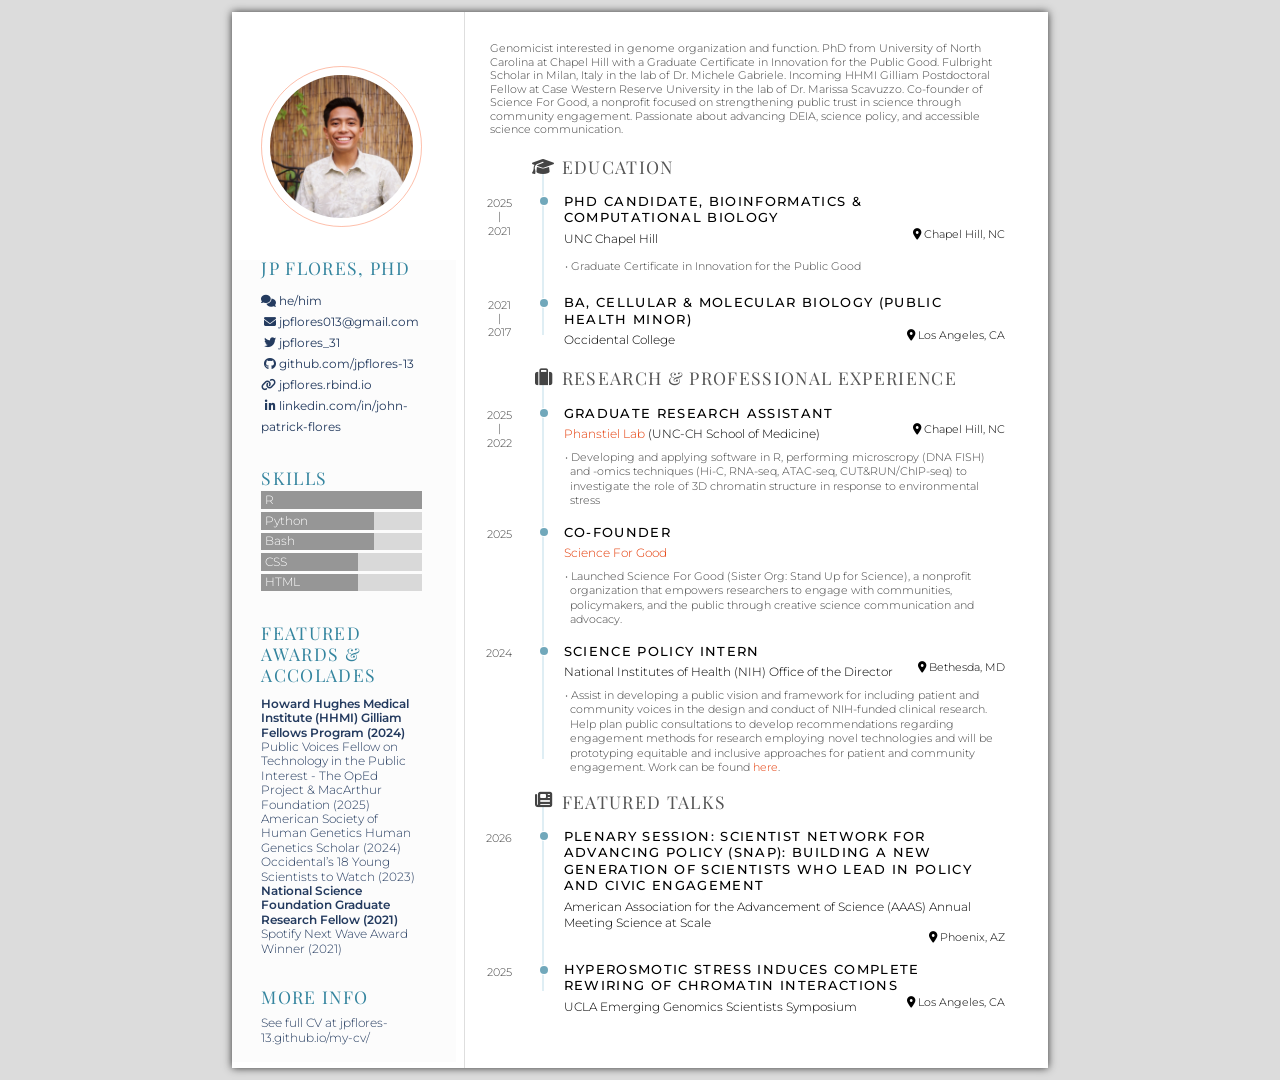
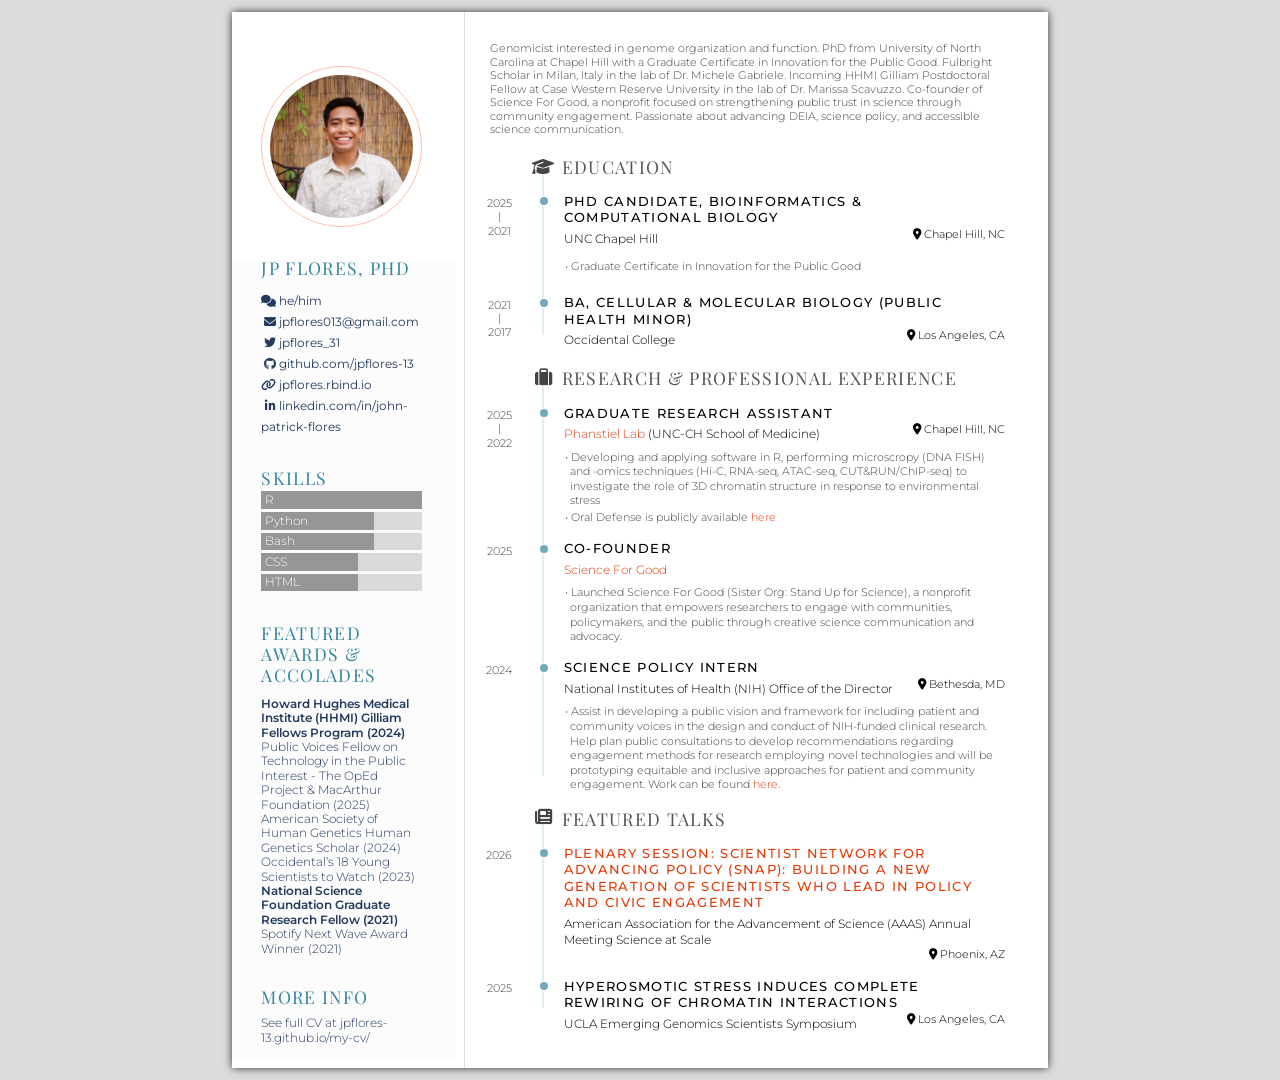
